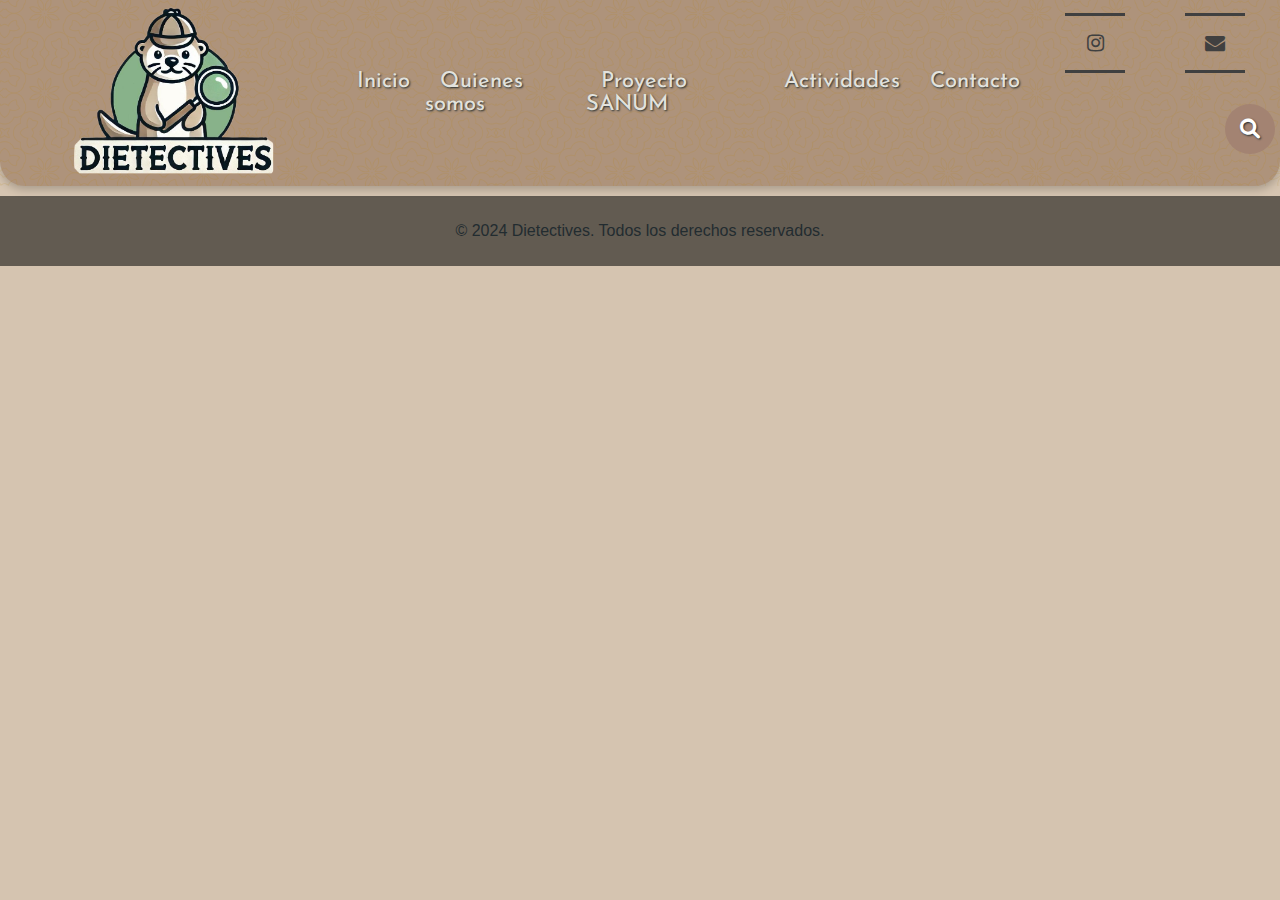
==== actividades.html @ 14d40d0f "actividades page" ====
<!DOCTYPE html>
<html lang="es">
<head>
    <meta charset="UTF-8">
    <meta name="viewport" content="width=device-width, initial-scale=1.0">
    <link rel="stylesheet" href="https://cdnjs.cloudflare.com/ajax/libs/font-awesome/6.0.0-beta3/css/all.min.css" />
    <link rel="stylesheet" href="https://cdnjs.cloudflare.com/ajax/libs/font-awesome/4.7.0/css/font-awesome.min.css">
    <title>Actividades - Dietectives</title>
    <link rel="stylesheet" href="./css/css.css"> 

</head>
<body>
    <header>
        <nav>

            <div class="logo-container">
                <a href="index.html"><img src="./img/logo.png" alt="Logo Dietectives" ></a>
            </div>

            <ul class="menu">
                <li><a href="index.html">Inicio</a></li>
                <li><a href="quienesosmos.html">Quienes somos</a></li>
                <li><a href="proyectosanum.html">Proyecto SANUM</a></li>
                <li><a href="#">Actividades</a></li>
                <li><a href="#contacto">Contacto</a></li>
            </ul>
        <div class= "search-social">
            
            <div class="social-buttons">
                <ul>
                    <li>
                        <a class="instagram" href="#">
                            <span></span>
                            <span></span>
                            <span></span>
                            <span></span>
                        <i class="fa fa-instagram" aria-hidden="true"></i>
                        </a>
                    </li>
                    <li>
                        <a class="envelope" href="#">
                            <span></span>
                            <span></span>
                            <span></span>
                            <span></span>
                        <i class="fa fa-envelope" aria-hidden="true"></i>
                        </a>
                    </li>
                    </ul>
            </div>
            <div class="search-box">
                <button class="btn-search"><i class="fas fa-search"></i></button>
                <input type="text" class="input-search" placeholder="Buscar">
            </div>
        </div>

        </nav>

    </header>
    
    <main>
        
    </main>

    <footer>
        <p>&copy; 2024 Dietectives. Todos los derechos reservados.</p>
    </footer>
</body>
</html>
---- css/css.css ----
@import url('https://fonts.googleapis.com/css2?family=Josefin+Sans:ital,wght@0,100..700;1,100..700&display=swap');

body {
    margin: 0;
    padding: 0;
    background-color: #d5c4b0;
}

/* estilo cabecera */
header {
    display: flex;
    justify-content: center;
    padding: 5px;
    box-shadow: 0 4px 8px rgba(0, 0, 0, 0.2);
    position: relative;
    background-color: #ae937b;
    top: 0;
    transition: background-color 0.3s ease;
    border-radius: 0 0 25px 25px;
    
}
header::before {
    content: "";
    position: absolute;
    top: 0;
    left: 0;
    right: 0;
    bottom: 0;
    background-image: url("../img/pattern2.png");
    background-repeat: repeat;
    background-size: contain;
    opacity: 0.15;
    z-index: 0;
}


nav {
    display:flex;
    justify-content: space-between;
    align-items: center;
    width: 100%;
    position: relative;
    z-index: 1;
    padding: 0; /* Restablece el padding */
    margin: 0; /* Restablece el margen */
}

/* Los puntos del menu*/
.menu {
    flex: 2;
    display:flex;
    justify-content: flex-start;
    list-style: none;
    padding: 0;
    margin: 0;
}

.menu li {
    margin: 0; /* Asegúrate de que no haya margen adicional */
    padding: 0;
}

.menu li a {
    font-family: 'Josefin Sans', sans-serif;
    font-weight: 450; /* Ajusta el peso según lo necesites */
    color: #e2e2dd; /* Cambia el color según tu diseño */
    font-size: 22px;
    text-decoration: none;
    text-shadow: 1px 1px 2px #222c30;
    padding: 40px 15px; /* Añadir padding para hacer que el área del enlace sea más grande */
    border-radius: 5px; /* Opcional: redondear los bordes de los elementos del menú */
    transition: transform 0.3s ease, background-color 0.3s ease;  /* Transición suave */
}

.menu li a:hover {
    background-color: #8bb28d; /* Cambia el color de fondo al pasar el ratón */
    color: #222c30; /* Cambia el color del texto al pasar el ratón */
    text-shadow: 1px 1px 2px #e2e2dd;
    transform: scale(5.1);

}
nav li {
    list-style: none;
    padding: 0;
}


/* el logo */

.logo-container {
    text-align: center; /* O usar display: flex y justify-content: center */
}

.logo-container img {
    max-width: 60%;
    height: auto;
    transition: transform 0.6s ease;
}

.logo-container img:hover {
    transform: scale(1.1);
}

.search-social {
    display: flex;
    flex-direction: column;
    align-items: flex-end;
    height: 100%;
}
/* Redes Sociales*/
.social-buttons {
    display: flex;
    justify-content: center; /* Centrar los botones */
    margin-top: 8px; /* Espacio entre el buscador y los botones de redes sociales */
    margin-bottom: 5px;
}

.social-buttons ul {
    margin: 0; /* Eliminar margen para centrar correctamente */
    padding: 0; /* Eliminar padding */
    display: flex; /* Usar flexbox para alinear los elementos horizontalmente */
}

.social-buttons ul li {
    list-style: none; /* Eliminar el estilo de lista */
}

.social-buttons ul li a {
    display: block;
    position: relative;
    width: 60px; /* Puedes ajustar el tamaño según lo necesites */
    height: 60px; /* Puedes ajustar el tamaño según lo necesites */
    line-height: 60px; /* Centra el icono verticalmente */
    font-size: 20px; /* Tamaño del icono */
    text-align: center;
    text-decoration: none;
    color: #404040; /* Color del icono */
    margin: 0 30px; /* Espacio entre botones */
    transition: .5s;
}

.social-buttons ul li a span {
    position: absolute;
    transition: transform .5s;
}

.social-buttons ul li a span:nth-child(1),
.social-buttons ul li a span:nth-child(3) {
    width: 100%;
    height: 3px;
    background: #404040; /* Color de las líneas */
}

.social-buttons ul li a span:nth-child(1) {
    top: 0;
    left: 0;
    transform-origin: right;
}

.social-buttons ul li a:hover span:nth-child(1) {
    transform: scaleX(0);
    transform-origin: left;
    transition: transform .5s;
}

.social-buttons ul li a span:nth-child(3) {
    bottom: 0;
    left: 0;
    transform-origin: left;
}

.social-buttons ul li a:hover span:nth-child(3) {
    transform: scaleX(0);
    transform-origin: right;
    transition: transform .5s;
}

.social-buttons ul li a span:nth-child(2),
.social-buttons ul li a span:nth-child(4) {
    width: 3px;
    height: 100%;
    background: #404040; /* Color de las líneas verticales */
}

.social-buttons ul li a span:nth-child(2) {
    top: 0;
    left: 0;
    transform: scale(0);
    transform-origin: bottom;
}

.social-buttons ul li a:hover span:nth-child(2) {
    transform: scale(1);
    transform-origin: top;
    transition: transform .5s;
}

.social-buttons ul li a span:nth-child(4) {
    top: 0;
    right: 0;
    transform: scale(0);
    transform-origin: top;
}

.social-buttons ul li a:hover span:nth-child(4) {
    transform: scale(1);
    transform-origin: bottom;
    transition: transform .5s;
}

.instagram:hover {
    color: #c32aa3; /* Color de la red social */
}

.instagram:hover span { 
    background: #c32aa3; /* Color de fondo en hover */
}

.envelope:hover {
    color: #dd4b39; /* Color de la red social */
}

.envelope:hover span { 
    background: #dd4b39; /* Color de fondo en hover */
}
/* Fin Redes Sociales*/


/* Boton de busqueda*/
*{
    box-sizing: border-box;
  }


.search-box{
    flex: 1;
    display:flex;
    align-items: center;
    justify-content: flex-end;
    width: fit-content;
    height: fit-content;
    position: relative;
  }

  .input-search{
    height: 50px;
    width: 50px;
    border-style: none;
    padding: 10px;
    font-size: 18px;
    letter-spacing: 2px;
    outline: none;
    border-radius: 25px;
    transition: all .5s ease-in-out;
    background-color: #a38372; 
    padding-right: 40px;
    color:#fff;
  }
  .input-search::placeholder{
    color:rgba(255,255,255,.5);
    font-size: 18px;
    letter-spacing: 2px;
    font-weight: 100;
  }
  .btn-search{
    width: 50px;
    height: 50px;
    border-style: none;
    font-size: 20px;
    font-weight: bold;
    outline: none;
    cursor: pointer;
    border-radius: 50%;
    position: absolute;
    right: 0px;
    color:#ffffff ;
    text-shadow: 1px 1px 2px #222c30;
    background-color:transparent;
    pointer-events: painted;  
  }

  .btn-search:hover {
    background-color: #8bb28d; /* Cambia el color de fondo al pasar el ratón */
}
  .btn-search:focus ~ .input-search{
    width: 300px;
    border-radius: 0px;
    background-color: transparent;
    border-bottom:1px solid rgba(255,255,255,.5);
    transition: all 500ms cubic-bezier(0, 0.110, 0.35, 2);
  }
  .input-search:focus{
    width: 300px;
    border-radius: 0px;
    background-color: transparent;
    border-bottom:1px solid rgba(255,255,255,.5);
    transition: all 500ms cubic-bezier(0, 0.110, 0.35, 2);
  }

  /* Fin de boton de busqueda*/


@media (max-width: 768px) {
    nav ul {
        flex-direction: column; /* Cambia el diseño a vertical en móviles */
        align-items: center;
    }

    nav ul li {
        margin-bottom: 10px; /* Espaciado vertical en móvil */
    }
}



h1{
    color: #222c30;
    font-family: 'Segoe UI', Tahoma, Geneva, Verdana, sans-serif;
}
p{
    color: #222c30;
    font-family:'Franklin Gothic Medium', 'Arial Narrow', Arial, sans-serif
}
h2{
    color: #222c30;
    font-family: 'Segoe UI', Tahoma, Geneva, Verdana, sans-serif
}
main {
    padding: 5px;
    text-align: center;
    background-color: #d6c5b1
}

section {
    margin-bottom: 20px;
}

.Bienvenidos {
    background-color: #f3f3ea;
    padding: 0.5em 1em;
    text-align: center;
    margin-top: 1em; 
    border-radius: 10px;
    box-shadow: 0px 4px 10px rgba(0, 0, 0, 0.1); 
}

.Bienvenidos h2 {
    color: #222c30; 
    font-size: 2.5em;
    margin-bottom: 0.5em;
    text-decoration:underline dotted;
}

.Bienvenidos p {
    font-size: 1.2em;
    color: #222c30;
    font-family:'Franklin Gothic Medium', 'Arial Narrow', Arial, sans-serif;
    max-width: 1200px;
    margin: 0 auto;
    line-height: 1.6;
    text-align: justify;
    margin-top: 3em;
}

.Bienvenidos button {
    background-color: #8bb28d; 
    color: #f3f3ea;
    padding: 0.8em 1.5em;
    font-size: 1.1em;
    border: none;
    border-radius: 5px;
    margin-top: 3em;
    cursor: pointer;
    transition: background-color 0.3s;
    margin-bottom: 5em;
}

.Bienvenidos button:hover {
    background-color: #805a4f; 
}

@media (max-width: 768px) {
    .Bienvenidos h2 {
        font-size: 2em;
    }

    .Bienvenidos p {
        font-size: 1.1em;
    }

    .Bienvenidos button {
        font-size: 1em;
        padding: 0.7em 1.2em;
    }
}

.Proyecto {
    background-color: #f3f3ea; 
    padding: 0.5em 1em;
    text-align: center;
    margin-top: 2em; 
    border-radius: 10px;
    box-shadow: 0px 4px 10px rgba(0, 0, 0, 0.1); 
    display: flex;
    justify-content: space-between;
    align-items: center;
}
.proyecto-texto{
    flex: 1;
    padding-right: 2em;
}

.proyecto-imagen{
    flex: 1;
    text-align: center;
    margin-top: 5em;
    margin-bottom: 5em;
}
.proyecto-imagen img{
    width: 30%;
    border-radius: 10px;
    box-shadow: 8px 4px 10px rgba(0, 0, 0, 0.1);
}

.Proyecto h2 {
    color: #222c30; 
    font-size: 2.5em;
    margin-bottom: 1em;
    margin-top: 2em;
}

.Proyecto p {
    font-size: 1.2em;
    color: #222c30;
    max-width: 800px;
    margin: 0 auto;
    line-height: 1.6;
    margin-bottom: 3em;
    text-align: left;
}

.Proyecto button {
    background-color: #8bb28d;
    color: #f3f3ea;
    padding: 0.8em 1.5em;
    font-size: 1.1em;
    border: none;
    border-radius: 5px;
    margin-top: 1.5em;
    cursor: pointer;
    transition: background-color 0.3s;
}

.Proyecto button:hover {
    background-color: #805a4f; 
}

@media (max-width: 768px) {
    .Proyecto{
        flex-direction: column;
        text-align: center;
    }
    .proyecto-texto{
        padding-right: 0;
    }
    .proyecto-imagen{
        margin-top: 1.5em;
    }
    .Proyecto h2 {
        font-size: 2em;
    }

    .Proyecto p {
        font-size: 1.1em;
    }

    .Proyecto button {
        font-size: 1em;
        padding: 0.7em 1.2em;
    }
}

.actividades{
    background-color: #f3f3ea;
    padding: 0.5em 1em;
    text-align: center;
    margin-top: 2em; 
    border-radius: 10px;
    box-shadow: 0px 4px 10px rgba(0, 0, 0, 0.1); 
    display: flex;
    justify-content: space-between;
    align-items: center;
}
.actividades-texto{
    flex: 1;
    padding-right: 2em;
}

.actividades-imagen{
    flex: 1;
    text-align: center;
    margin-top: 5em;
    margin-bottom: 5em;
}
.actividades-imagen img{
    width: 50%;
    border-radius: 10px;
    box-shadow: 8px 4px 10px rgba(0, 0, 0, 0.1);
}

.actividades h2 {
    color: #222c30; 
    font-size: 2.5em;
    margin-bottom: 1em;
    margin-top: 2em;
}

.actividades p {
    font-size: 1.2em;
    color: #222c30;
    max-width: 800px;
    margin: 0 auto;
    line-height: 1.6;
    margin-bottom: 3em;
    text-align: left;
}

.actividades button {
    background-color: #8bb28d;
    color: #f3f3ea;
    padding: 0.8em 1.5em;
    font-size: 1.1em;
    border: none;
    border-radius: 5px;
    margin-top: 1.5em;
    cursor: pointer;
    transition: background-color 0.3s;
}

.actividades button:hover {
    background-color: #805a4f; 
}

@media (max-width: 768px) {
    .actividades{
        flex-direction: column;
        text-align: center;
    }
    .actividades-texto{
        padding-right: 0;
    }
    .actividades-imagen{
        margin-top: 1.5em;
    }
    .actividades h2 {
        font-size: 2em;
    }

    .actividades p {
        font-size: 1.1em;
    }

    .actividades button {
        font-size: 1em;
        padding: 0.7em 1.2em;
    }
}

.Bienvenidos label {
    font-size: 1.2em;
    color: #222c30;
    font-family:'Franklin Gothic Medium', 'Arial Narrow', Arial, sans-serif;
    max-width: 1200px;
    margin: 0 auto;
    line-height: 1.6;
    text-align: left;
    margin-top: 3em;
}

footer {
    background-color: #625b51;
    color: #fff;
    text-align: center;
    padding: 10px 0;
}
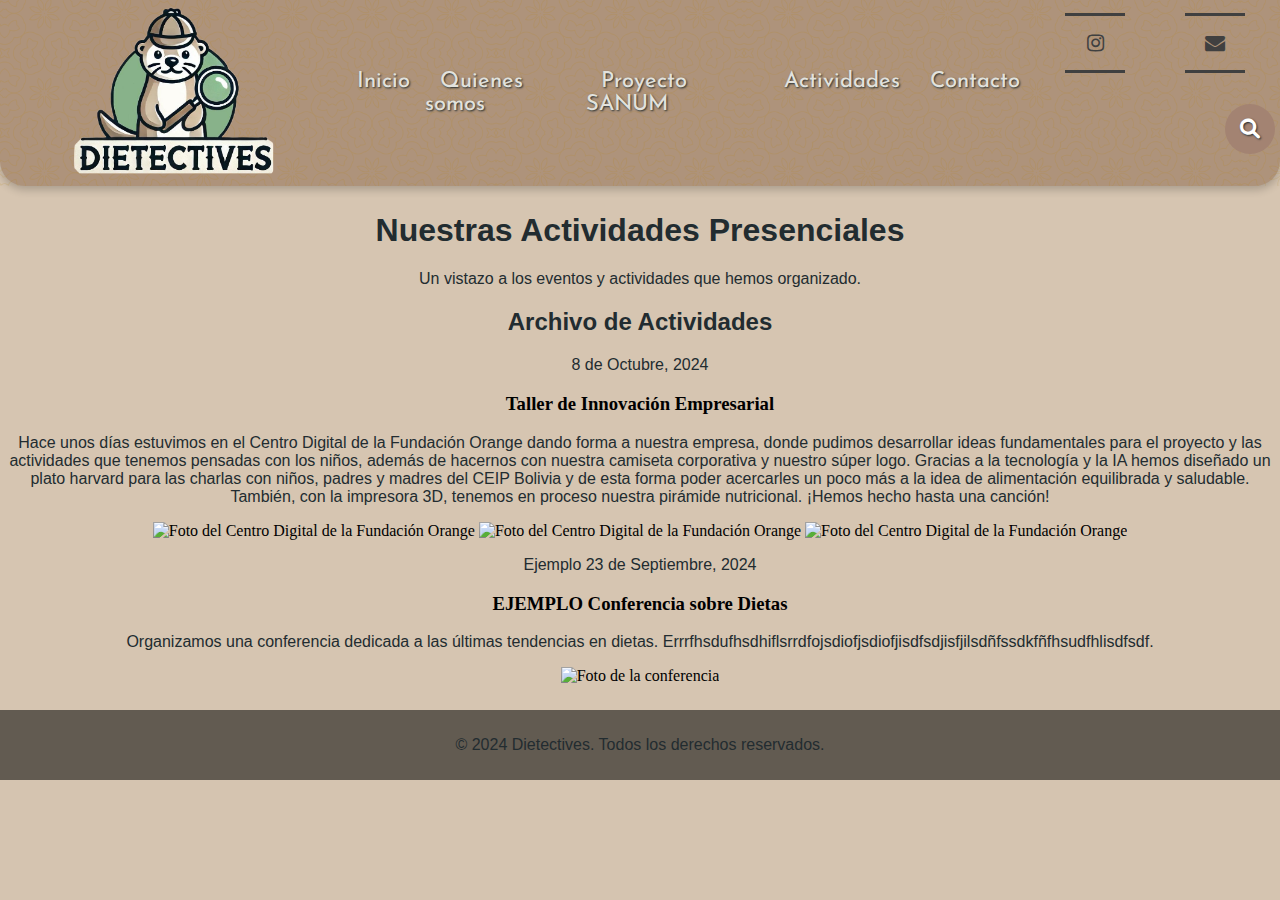
==== commit 86c7b046: "actividades.html" ====
--- a/actividades.html
+++ b/actividades.html
@@ -22,7 +22,7 @@
                 <li><a href="quienesosmos.html">Quienes somos</a></li>
                 <li><a href="proyectosanum.html">Proyecto SANUM</a></li>
                 <li><a href="#">Actividades</a></li>
-                <li><a href="#contacto">Contacto</a></li>
+                <li><a href="contacto.html">Contacto</a></li>
             </ul>
         <div class= "search-social">
             
@@ -59,11 +59,49 @@
     </header>
     
     <main>
-        
+        <section class="hero-activity">
+            <h1>Nuestras Actividades Presenciales</h1>
+            <p>Un vistazo a los eventos y actividades que hemos organizado.</p>
+        </section>
+    
+        <section class="activities-history">
+            <h2>Archivo de Actividades</h2>
+    
+            <div class="activity">
+                <div class="activity-date">
+                    <p>8 de Octubre, 2024</p>
+                </div>
+                <div class="activity-content">
+                    <h3>Taller de Innovación Empresarial</h3>
+                    <p>Hace unos días estuvimos en el Centro Digital de la Fundación Orange dando forma a nuestra empresa, donde pudimos desarrollar ideas fundamentales para el proyecto y las actividades que tenemos pensadas con los niños, además de hacernos con nuestra camiseta corporativa y nuestro súper logo.
+                        Gracias a la tecnología y la IA hemos diseñado un plato harvard para las charlas con niños, padres y madres del CEIP Bolivia y de esta forma poder acercarles un poco más a la idea de alimentación equilibrada y saludable.
+                        También, con la impresora 3D, tenemos en proceso nuestra pirámide nutricional.
+                        ¡Hemos hecho hasta una canción!
+                        </p>
+                    <img src="img/Actividad centro orange 1.jpg" alt="Foto del Centro Digital de la Fundación Orange">
+                    <img src="img/Actividad centro orange 3.jpg" alt="Foto del Centro Digital de la Fundación Orange">
+                    <img src="img/Actividad centro orange.jpg" alt="Foto del Centro Digital de la Fundación Orange">
+                </div>
+            </div>
+    
+            <div class="activity">
+                <div class="activity-date">
+                    <p>Ejemplo 23 de Septiembre, 2024</p>
+                </div>
+                <div class="activity-content">
+                    <h3>EJEMPLO Conferencia sobre Dietas</h3>
+                    <p>Organizamos una conferencia dedicada a las últimas tendencias en dietas. Errrfhsdufhsdhiflsrrdfojsdiofjsdiofjisdfsdjisfjilsdñfssdkfñfhsudfhlisdfsdf.</p>
+                    <img src="evento2.jpg" alt="Foto de la conferencia ">
+                </div>
+            </div>
+    
+            
+
+        </section>    
     </main>
 
     <footer>
         <p>&copy; 2024 Dietectives. Todos los derechos reservados.</p>
     </footer>
 </body>
-</html>+</html>
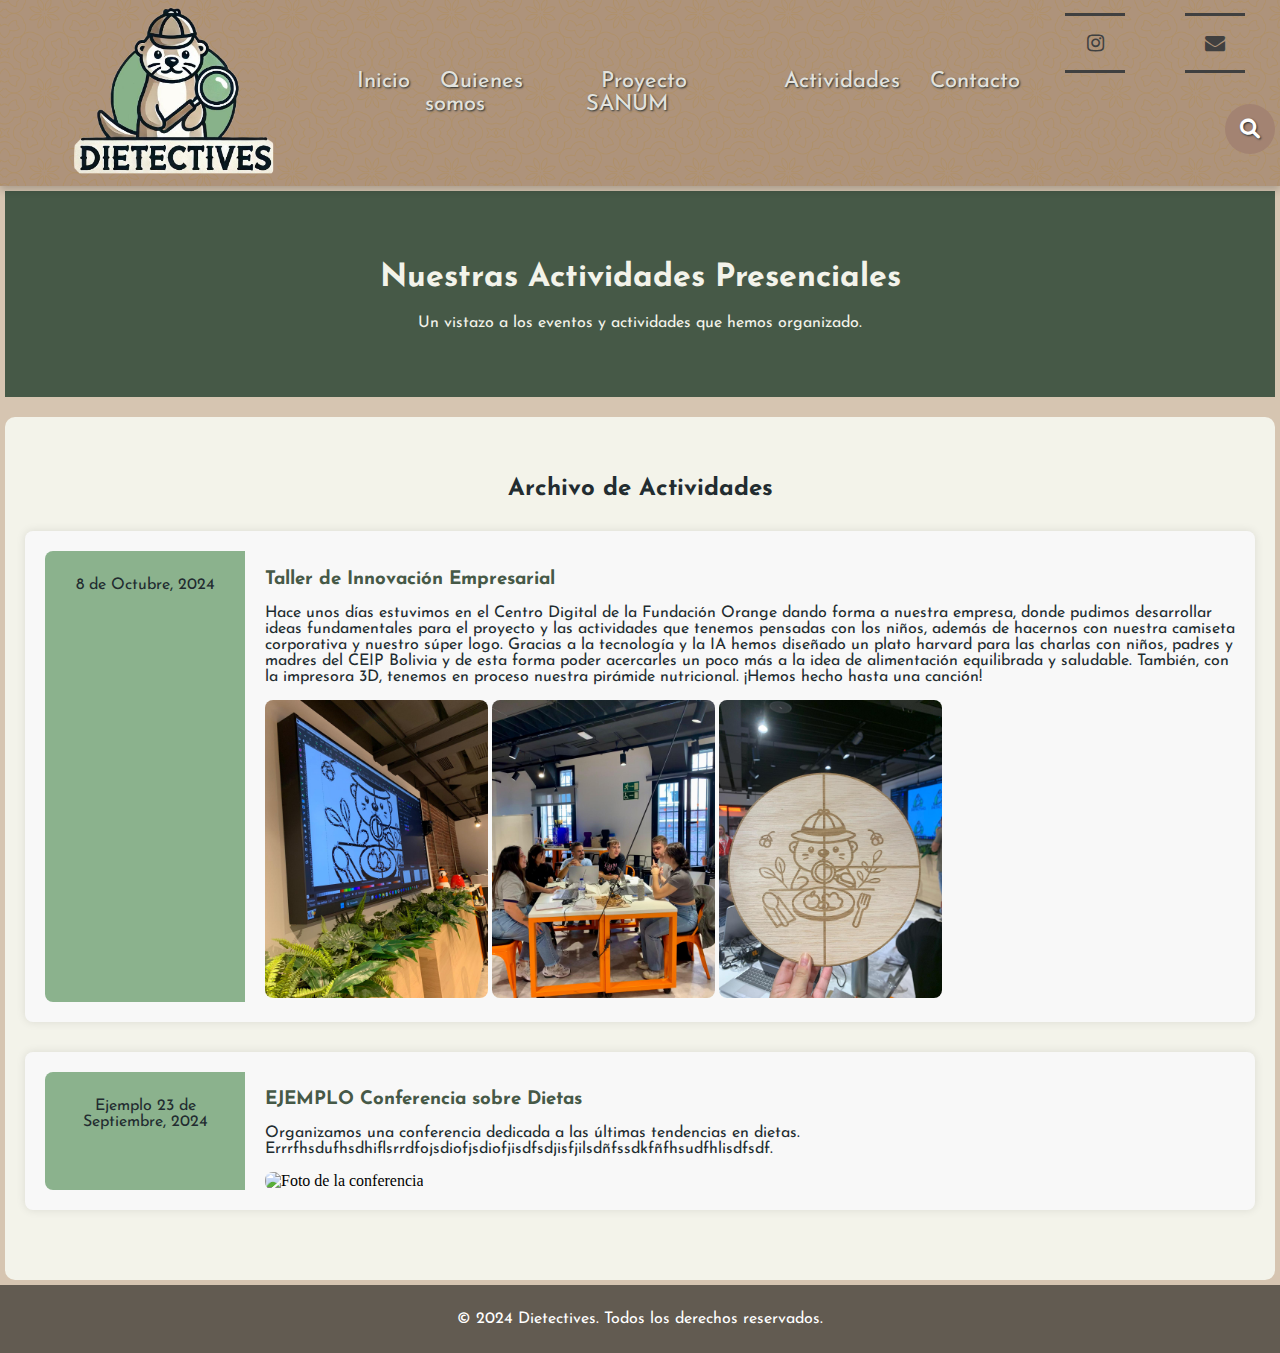
==== commit 45538ceb: "nuevos estilos quienes somos" ====
--- a/actividades.html
+++ b/actividades.html
@@ -29,7 +29,7 @@
             <div class="social-buttons">
                 <ul>
                     <li>
-                        <a class="instagram" href="#">
+                        <a class="instagram" href="https://www.instagram.com/proyectosanum/" target="_blank">
                             <span></span>
                             <span></span>
                             <span></span>
--- a/css/css.css
+++ b/css/css.css
@@ -16,7 +16,6 @@
     background-color: #ae937b;
     top: 0;
     transition: background-color 0.3s ease;
-    border-radius: 0 0 25px 25px;
     
 }
 header::before {
@@ -300,30 +299,23 @@
   /* Fin de boton de busqueda*/
 
 
-@media (max-width: 768px) {
-    nav ul {
-        flex-direction: column; /* Cambia el diseño a vertical en móviles */
-        align-items: center;
-    }
-
-    nav ul li {
-        margin-bottom: 10px; /* Espaciado vertical en móvil */
-    }
-}
-
-
-
 h1{
     color: #222c30;
-    font-family: 'Segoe UI', Tahoma, Geneva, Verdana, sans-serif;
+    font-family: 'Josefin Sans', sans-serif;
+}
+h2 {
+    font-family: 'Josefin Sans', sans-serif;
+}
+h3 {
+    font-family: 'Josefin Sans', sans-serif;
 }
 p{
     color: #222c30;
-    font-family:'Franklin Gothic Medium', 'Arial Narrow', Arial, sans-serif
+    font-family:'Josefin Sans', sans-serif;
 }
 h2{
     color: #222c30;
-    font-family: 'Segoe UI', Tahoma, Geneva, Verdana, sans-serif
+    font-family: 'Josefin Sans', sans-serif;
 }
 main {
     padding: 5px;
@@ -335,247 +327,402 @@
     margin-bottom: 20px;
 }
 
-.Bienvenidos {
+/*index*/
+
+.seccion1 {
+    background-color:#8bb28d ;
+    color: #f3f3ea;
+    text-align: center;
+    padding: 20px 10px;
+    border-radius: 10px;
+}
+.seccion1 .index1 img{
+    width: 500px;
+    height: 300px;
+}
+
+
+/* quienessomos*/
+
+
+.hero-about-us {
+    background-color:#8bb28d ;
+    color: #f3f3ea;
+    text-align: center;
+    padding: 20px 10px;
+    border-radius: 10px;
+}
+.hero-about-us p,h1{
+    color: #f3f3ea;
+}
+.hero-about-us h1{
+    font-size: 30px;
+}
+
+.hero-about-us p{
+    font-size: 18px;
+}
+
+.about-us {
+    padding: 20px 20px;
+    text-align: center;
     background-color: #f3f3ea;
-    padding: 0.5em 1em;
-    text-align: center;
-    margin-top: 1em; 
     border-radius: 10px;
-    box-shadow: 0px 4px 10px rgba(0, 0, 0, 0.1); 
-}
-
-.Bienvenidos h2 {
-    color: #222c30; 
-    font-size: 2.5em;
-    margin-bottom: 0.5em;
-    text-decoration:underline dotted;
-}
-
-.Bienvenidos p {
-    font-size: 1.2em;
-    color: #222c30;
-    font-family:'Franklin Gothic Medium', 'Arial Narrow', Arial, sans-serif;
-    max-width: 1200px;
+}
+
+.about-us h2 {
+    font-size: 30px;
+}
+.about-us p {
+    font-size: 18px;
+    max-width: 1000px;
     margin: 0 auto;
     line-height: 1.6;
+    margin-bottom: 1em;
+    text-align: center;
+}
+
+.team {
+    background-color: #abd6ad;
+    color: #f3f3ea;
+    text-align: center;
+    padding: 10px 0px; /* Reduce el padding superior e inferior */
+    border-radius: 10px;
+
+}
+
+.team h3 {
+    font-size: 20px;
+    color: #494949;
+    padding-bottom: 0px;
+}
+.slider{
+    
+    width: 100%;
+    height: 500px;
+    overflow: hidden;
+    mask-image: linear-gradient(
+        to right,
+        transparent,
+        #000 10% 90%,
+        transparent
+    );
+    padding: 0;
+}
+.slider .list{
+    display: flex;
+    width: calc(300px * 6);
+    position: relative;
+}
+.slider .list .item{
+    width: 300px;
+    height: 500px;
+    position: absolute;
+    left: 100%;
+    animation: autoRun 25s linear infinite;
+    transition: filter 0.5s;
+    animation-delay: calc( (25s / var(--quantity)) * (var(--position) - 1) - 25s)!important;
+    
+    margin: 0; /* Asegúrate de que no haya márgenes */
+    padding: 0; /* Asegúrate de que no haya padding */
+    display: flex; /* Usar flex para centrar el contenido */
+    flex-direction: column; /* Alinear los elementos verticalmente */
+    justify-content: center; /* Centrar el contenido verticalmente */
+    align-items: center; /* Centrar el contenido horizontalmente */
+    
+}
+.slider .list .item img{
+    width: 100%;
+    border-radius: 10px;
+    height: auto; /* Asegúrate de que las imágenes se ajusten sin causar espacio extra */
+    display: block; /* Esto elimina el espacio en la parte inferior de las imágenes */
+}
+
+/* Oculta la leyenda de forma predeterminada */
+.slider .list .item .caption {
+    display: none;
+    position: relative;
+    font-family:'Josefin Sans', sans-serif;
+    width: 100%;
+    bottom: 0;
+    left: 0;
+    width: 100%;
+    background-color: rgba(0, 0, 0, 0.7); /* Fondo semitransparente */
+    color: #fff;
+    padding: 5px;
+    text-align: center;
+    font-size: 0.9em;
+}
+
+/* Muestra la leyenda al pasar el ratón sobre el `.item` */
+.slider .list .item:hover .caption {
+    display: block;
+}
+@keyframes autoRun{
+    from{
+        left: 100%;
+    }to{
+        left: calc(var(--width) * -1);
+    }
+}
+.slider:hover .item{
+    animation-play-state: paused!important;
+    filter: grayscale(1);
+}
+.slider .item:hover{
+    filter: grayscale(0);
+}
+.slider[reverse="true"] .item{
+    animation: reversePlay 10s linear infinite;
+}
+@keyframes reversePlay{
+    from{
+        left: calc(var(--width) * -1);
+    }to{
+        left: 100%;
+    }
+}
+
+/*actividades*/
+.hero-activity {
+    background-color:#465947 ;
+    color: white;
+    text-align: center;
+    padding: 50px 20px;
+    
+}
+.hero-activity p, h1{
+    color: #f3f3ea;
+}
+.activities-history {
+    padding: 40px 20px;
+    background-color: #f3f3ea;
+    max-width: 1800px;
+    margin: 0 auto;
+    border-radius: 10px;
+}
+
+.activities-history h2 {
+    text-align: center;
+    margin-bottom: 30px;
+}
+
+.activity {
+    display: flex;
+    margin-bottom: 30px;
+    background-color: #f8f8f8;
+    padding: 20px;
+    border-radius: 8px;
+    box-shadow: 0 0 10px rgba(0, 0, 0, 0.1);
+}
+
+.activity-date {
+    flex: 1;
+    max-width: 200px;
+    text-align: center;
+    background-color: #8bb28d;
+    color: white;
+    padding: 10px;
+    border-radius: 8px 0 0 8px;
+}
+
+.activity-content {
+    flex: 3;
+    padding-left: 20px;
+    text-align: left;
+}
+
+.activity-content h3 {
+    color: #465947;
+    margin-bottom: 10px;
+}
+
+.activity-content p {
+    margin-bottom: 15px;
+}
+
+.activity img {
+    max-width: 23%;
+    height: auto;
+    border-radius: 8px;
+}
+/*contacto*/
+.hero-contact {
+    background-color:#465947 ;
+    color: white;
+    text-align: center;
+    padding: 50px 20px;
+}
+.hero-contact p, h1{
+    color: #f3f3ea;
+}
+
+.contact-details {
+    padding: 40px 20px;
+    background-color: #f3f3ea;
+    max-width: 100%;
+    margin: 0;
+    text-align: center;
+    border-radius: 10px;
+}
+
+.contact-details h2 {
+    margin-bottom: 20px;
+}
+
+.contact-info {
+    display: flex;
+    justify-content: space-around;
+    flex-wrap: wrap;
+    font-weight: bold
+}
+
+.contact-info div {
+    margin: 20px;
+    padding: 10px;
+}
+
+.contact-info h3 {
+    color: #3498DB;
+  
+}
+
+.contact-form {
+    background-color: #f3f3ea;
+    padding: 40px 20px;
+    max-width: 80%;
+    margin: 10px auto;
+    border-radius: 8px;
+    box-shadow: 0 0 10px rgba(0, 0, 0, 0.1);
+}
+
+.contact-form h2 {
+    text-align: center;
+    margin-bottom: 20px;
+}
+
+.contact-form form {
+    display: flex;
+    flex-direction: column;
+    align-items: center;
+}
+
+.contact-form label {
+    margin-bottom: 10px;
+    font-weight: bold;
+}
+
+.contact-form input, .contact-form textarea {
+    margin-bottom: 20px;
+    padding: 10px;
+    border: 1px solid #ccc;
+    border-radius: 4px;
+    font-size: 16px;
+    width: 500px;
+}
+
+.contact-form button {
+    padding: 10px 20px;
+    background-color: #3498DB;
+    color: white;
+    border: none;
+    border-radius: 4px;
+    cursor: pointer;
+    font-size: 18px;
+    transition: background-color 0.3s ease;
+}
+
+.contact-form button:hover {
+    background-color: #2980B9;
+}
+
+/*proyecto sanum*/
+.hero-project {
+    background-color:#465947 ;
+    color: #f3f3ea;
+    text-align: center;
+    padding: 50px 20px;
+}
+.hero-project p,h1{
+    color: #f3f3ea;
+}
+
+
+.project-intro {
+    padding: 40px 20px;
     text-align: justify;
-    margin-top: 3em;
-}
-
-.Bienvenidos button {
-    background-color: #8bb28d; 
-    color: #f3f3ea;
-    padding: 0.8em 1.5em;
-    font-size: 1.1em;
-    border: none;
-    border-radius: 5px;
-    margin-top: 3em;
-    cursor: pointer;
-    transition: background-color 0.3s;
-    margin-bottom: 5em;
-}
-
-.Bienvenidos button:hover {
-    background-color: #805a4f; 
-}
-
-@media (max-width: 768px) {
-    .Bienvenidos h2 {
-        font-size: 2em;
-    }
-
-    .Bienvenidos p {
-        font-size: 1.1em;
-    }
-
-    .Bienvenidos button {
-        font-size: 1em;
-        padding: 0.7em 1.2em;
-    }
-}
-
-.Proyecto {
-    background-color: #f3f3ea; 
-    padding: 0.5em 1em;
-    text-align: center;
-    margin-top: 2em; 
-    border-radius: 10px;
-    box-shadow: 0px 4px 10px rgba(0, 0, 0, 0.1); 
-    display: flex;
-    justify-content: space-between;
-    align-items: center;
-}
-.proyecto-texto{
-    flex: 1;
-    padding-right: 2em;
-}
-
-.proyecto-imagen{
-    flex: 1;
-    text-align: center;
-    margin-top: 5em;
-    margin-bottom: 5em;
-}
-.proyecto-imagen img{
+    background-color: #fff;
+    max-width:  100%;
+    margin: 0 auto;
+
+}
+
+.project-goals {
+    padding: 40px 20px;
+    background-color: #f8f8f8;
+    max-width: 100%;
+    margin: 0 auto;
+    text-align: center;
+}
+
+.project-goals ul {
+    list-style: none;
+}
+
+.project-goals li {
+    margin-bottom: 15px;
+    font-size: 18px;
+}
+
+.project-stages {
+    padding: 40px 20px;
+    background-color: #fff;
+    max-width: 100%;
+    margin: 0 auto;
+    text-align: center;
+}
+
+.stages {
+    display: flex;
+    justify-content: space-around;
+    flex-wrap: wrap;
+}
+
+.stage {
+    background-color: #f4f4f4;
+    padding: 20px;
     width: 30%;
-    border-radius: 10px;
-    box-shadow: 8px 4px 10px rgba(0, 0, 0, 0.1);
-}
-
-.Proyecto h2 {
-    color: #222c30; 
-    font-size: 2.5em;
-    margin-bottom: 1em;
-    margin-top: 2em;
-}
-
-.Proyecto p {
-    font-size: 1.2em;
-    color: #222c30;
-    max-width: 800px;
-    margin: 0 auto;
-    line-height: 1.6;
-    margin-bottom: 3em;
-    text-align: left;
-}
-
-.Proyecto button {
-    background-color: #8bb28d;
-    color: #f3f3ea;
-    padding: 0.8em 1.5em;
-    font-size: 1.1em;
-    border: none;
-    border-radius: 5px;
-    margin-top: 1.5em;
-    cursor: pointer;
-    transition: background-color 0.3s;
-}
-
-.Proyecto button:hover {
-    background-color: #805a4f; 
-}
-
-@media (max-width: 768px) {
-    .Proyecto{
-        flex-direction: column;
-        text-align: center;
-    }
-    .proyecto-texto{
-        padding-right: 0;
-    }
-    .proyecto-imagen{
-        margin-top: 1.5em;
-    }
-    .Proyecto h2 {
-        font-size: 2em;
-    }
-
-    .Proyecto p {
-        font-size: 1.1em;
-    }
-
-    .Proyecto button {
-        font-size: 1em;
-        padding: 0.7em 1.2em;
-    }
-}
-
-.actividades{
-    background-color: #f3f3ea;
-    padding: 0.5em 1em;
-    text-align: center;
-    margin-top: 2em; 
-    border-radius: 10px;
-    box-shadow: 0px 4px 10px rgba(0, 0, 0, 0.1); 
-    display: flex;
-    justify-content: space-between;
-    align-items: center;
-}
-.actividades-texto{
-    flex: 1;
-    padding-right: 2em;
-}
-
-.actividades-imagen{
-    flex: 1;
-    text-align: center;
-    margin-top: 5em;
-    margin-bottom: 5em;
-}
-.actividades-imagen img{
-    width: 50%;
-    border-radius: 10px;
-    box-shadow: 8px 4px 10px rgba(0, 0, 0, 0.1);
-}
-
-.actividades h2 {
-    color: #222c30; 
-    font-size: 2.5em;
-    margin-bottom: 1em;
-    margin-top: 2em;
-}
-
-.actividades p {
-    font-size: 1.2em;
-    color: #222c30;
-    max-width: 800px;
-    margin: 0 auto;
-    line-height: 1.6;
-    margin-bottom: 3em;
-    text-align: left;
-}
-
-.actividades button {
-    background-color: #8bb28d;
-    color: #f3f3ea;
-    padding: 0.8em 1.5em;
-    font-size: 1.1em;
-    border: none;
-    border-radius: 5px;
-    margin-top: 1.5em;
-    cursor: pointer;
-    transition: background-color 0.3s;
-}
-
-.actividades button:hover {
-    background-color: #805a4f; 
-}
-
-@media (max-width: 768px) {
-    .actividades{
-        flex-direction: column;
-        text-align: center;
-    }
-    .actividades-texto{
-        padding-right: 0;
-    }
-    .actividades-imagen{
-        margin-top: 1.5em;
-    }
-    .actividades h2 {
-        font-size: 2em;
-    }
-
-    .actividades p {
-        font-size: 1.1em;
-    }
-
-    .actividades button {
-        font-size: 1em;
-        padding: 0.7em 1.2em;
-    }
-}
-
-.Bienvenidos label {
-    font-size: 1.2em;
-    color: #222c30;
-    font-family:'Franklin Gothic Medium', 'Arial Narrow', Arial, sans-serif;
-    max-width: 1200px;
-    margin: 0 auto;
-    line-height: 1.6;
-    text-align: left;
-    margin-top: 3em;
-}
+    margin-bottom: 20px;
+    border-radius: 8px;
+    box-shadow: 0 0 10px rgba(0, 0, 0, 0.1);
+}
+
+.stage h3 {
+    color: #27AE60;
+    margin-bottom: 10px;
+}
+
+.project-gallery {
+    padding: 40px 20px;
+    background-color: #f8f8f8;
+    text-align: center;
+}
+
+.gallery {
+    display: flex;
+    justify-content: space-around;
+    flex-wrap: wrap;
+}
+
+.gallery img {
+    width: 35%;
+    margin-bottom: 20px;
+    border-radius: 8px;
+    margin-top: 30px;
+}
+
+
+/*footer*/
 
 footer {
     background-color: #625b51;
@@ -583,4 +730,6 @@
     text-align: center;
     padding: 10px 0;
 }
-
+footer p{
+    color: #fff;
+}
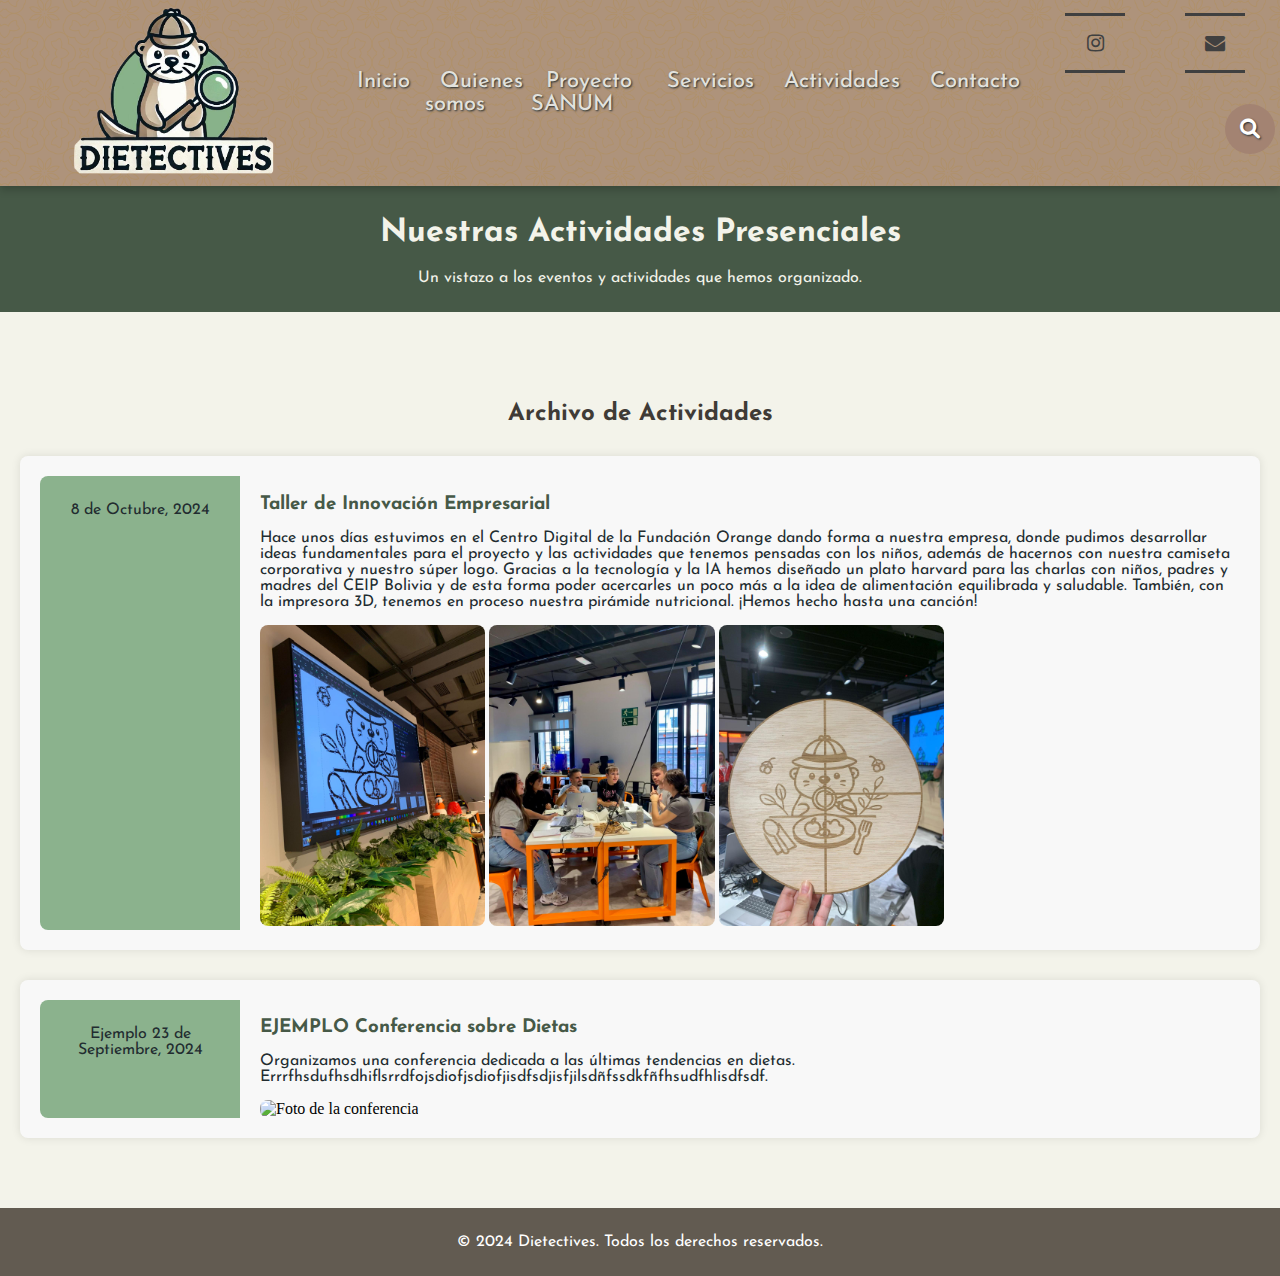
==== commit bf5fc021: "Update actividades.html" ====
--- a/actividades.html
+++ b/actividades.html
@@ -21,8 +21,10 @@
                 <li><a href="index.html">Inicio</a></li>
                 <li><a href="quienesosmos.html">Quienes somos</a></li>
                 <li><a href="proyectosanum.html">Proyecto SANUM</a></li>
+                <li><a href="servicios.html">Servicios</a></li>
                 <li><a href="#">Actividades</a></li>
                 <li><a href="contacto.html">Contacto</a></li>
+                
             </ul>
         <div class= "search-social">
             
--- a/css/css.css
+++ b/css/css.css
@@ -318,28 +318,158 @@
     font-family: 'Josefin Sans', sans-serif;
 }
 main {
-    padding: 5px;
     text-align: center;
     background-color: #d6c5b1
 }
 
 section {
-    margin-bottom: 20px;
+    margin-bottom: 0px;
 }
 
 /*index*/
 
-.seccion1 {
-    background-color:#8bb28d ;
-    color: #f3f3ea;
-    text-align: center;
-    padding: 20px 10px;
-    border-radius: 10px;
-}
-.seccion1 .index1 img{
-    width: 500px;
-    height: 300px;
-}
+@keyframes ColorEnMovimiento
+{
+0%   {color: #FFDDAC;}
+20%  {color: #71624D; }
+40%  {color: #FFDDAC; }
+60%  {color: #83C986; }
+80%  {color: #374738;}
+100% {color: #83C986;}
+}
+.portada {
+    font-family: 'Times New Roman', Times, serif ;
+    margin-bottom: 40px;
+    font-size: 60px;
+    font-weight: 600;
+    text-transform: uppercase;
+    animation:ColorEnMovimiento linear infinite 4s;
+    color: #E7F2D5;
+}
+#inicio {
+    display: flex;
+    justify-content: center;
+    align-items: center;
+
+}
+
+#inicio{
+    height: 550px;
+    background: url(../img/dieta2.png) no-repeat center;
+    background-size: cover;
+}
+
+.titulo {
+    font-family: 'Times New Roman', Times, serif ;
+    margin-bottom: 40px;
+    font-size: 60px;
+    font-weight: bold;
+    text-transform: uppercase;
+    color: #000000;
+}
+.titulo2 {
+    margin-bottom: 40px;
+    font-size: 30px;
+    font-weight: boled;
+    text-transform: uppercase;
+    color:#000000;
+}
+#blanco {
+    font-family: 'Times New Roman', Times, serif ;
+    margin-bottom: 40px;
+    font-size: 60px;
+    font-weight: bold;
+    text-transform: uppercase;
+    color: #ffffff;
+}
+
+#texto2 {
+    margin-bottom: 40px;
+    font-size: 18px;
+    color: #000000;
+    padding: 0 100px;
+    font-family: 'Franklin Gothic Medium', 'Arial Narrow', Arial, sans-serif;
+}
+#texto {
+    margin-bottom: 40px;
+    font-size: 25px;
+    color: #ffffff;
+    padding: 0 100px;
+    font-family:'Josefin Sans', 'sans-serif';
+
+}
+
+.boton {
+    display: inline-block;
+    margin-top: 15px;
+    padding: 10px 40px;
+    border: 2px solid #374738;
+    color: #000000;
+    text-decoration: none;
+    background: #C7D989;
+    border-radius: 20px;
+    font-family:'Josefin Sans', 'sans-serif';
+    color: #000000;
+}
+
+.boton:hover {
+    background: none;
+    filter: blur(0.8px);
+    
+}
+
+.contenido {
+    height: 500px;
+    display: flex;
+    flex-direction: column;
+    justify-content: center;
+    align-items: center;
+}
+
+.contenido {
+    padding: 30px;
+    background:  #E7F2D5;
+}
+
+.cajas {
+    display: flex;
+    text-align: center;
+}
+
+.cajas .box {
+    height: 180px;
+    width: 280px;
+    background: #5A7302;
+    text-align: center;
+    border-radius: 15px;
+    box-shadow: 0 5px 80px rgba(1, 1 , 1, 1.5);
+    margin: 30px;   
+}
+
+.cajas .box h3 {
+    font-size: 20px;
+    color: #83C986;
+
+}
+
+#información {
+    background: #C7D989;
+}
+
+#nosotros {
+    background: url(../img/dieta1.png) ;
+    background-attachment: fixed;
+    background-size: cover;
+    text-align: center;
+}
+
+
+#contacto {
+    padding-top: 20px;
+    background: #E7F2D5;
+    padding-bottom: 0;
+}
+
 
 
 /* quienessomos*/
@@ -368,6 +498,7 @@
     text-align: center;
     background-color: #f3f3ea;
     border-radius: 10px;
+    margin: 10px;
 }
 
 .about-us h2 {
@@ -388,6 +519,7 @@
     text-align: center;
     padding: 10px 0px; /* Reduce el padding superior e inferior */
     border-radius: 10px;
+    margin: 0;
 
 }
 
@@ -488,8 +620,9 @@
     background-color:#465947 ;
     color: white;
     text-align: center;
-    padding: 50px 20px;
-    
+    padding: 10px 20px;
+    margin-bottom: 0px;
+    font-size: 16px;
 }
 .hero-activity p, h1{
     color: #f3f3ea;
@@ -497,9 +630,9 @@
 .activities-history {
     padding: 40px 20px;
     background-color: #f3f3ea;
-    max-width: 1800px;
+    max-width: 1850px;
     margin: 0 auto;
-    border-radius: 10px;
+    margin-bottom: 0px;
 }
 
 .activities-history h2 {
@@ -514,6 +647,7 @@
     padding: 20px;
     border-radius: 8px;
     box-shadow: 0 0 10px rgba(0, 0, 0, 0.1);
+    
 }
 
 .activity-date {
@@ -551,10 +685,13 @@
     background-color:#465947 ;
     color: white;
     text-align: center;
-    padding: 50px 20px;
+    padding: 10px 20px;
+    margin: 0;
+    font-size: 16px;
 }
 .hero-contact p, h1{
     color: #f3f3ea;
+    
 }
 
 .contact-details {
@@ -563,7 +700,7 @@
     max-width: 100%;
     margin: 0;
     text-align: center;
-    border-radius: 10px;
+    font-size: 20px;
 }
 
 .contact-details h2 {
@@ -574,7 +711,7 @@
     display: flex;
     justify-content: space-around;
     flex-wrap: wrap;
-    font-weight: bold
+    font-weight: bold;
 }
 
 .contact-info div {
@@ -590,10 +727,11 @@
 .contact-form {
     background-color: #f3f3ea;
     padding: 40px 20px;
-    max-width: 80%;
-    margin: 10px auto;
-    border-radius: 8px;
-    box-shadow: 0 0 10px rgba(0, 0, 0, 0.1);
+    max-width: 1400px;
+    height: 700px;
+    margin: 0px auto;
+    border-top:#3498DB solid 1px;
+
 }
 
 .contact-form h2 {
@@ -610,6 +748,7 @@
 .contact-form label {
     margin-bottom: 10px;
     font-weight: bold;
+    margin-top: 50px;
 }
 
 .contact-form input, .contact-form textarea {
@@ -641,7 +780,9 @@
     background-color:#465947 ;
     color: #f3f3ea;
     text-align: center;
-    padding: 50px 20px;
+    padding: 10px 20px;
+    margin: 0;
+    font-size: 16px;
 }
 .hero-project p,h1{
     color: #f3f3ea;
@@ -651,18 +792,26 @@
 .project-intro {
     padding: 40px 20px;
     text-align: justify;
-    background-color: #fff;
+    background-color: #f3f3ea;
     max-width:  100%;
     margin: 0 auto;
-
+    font-size: 20px;
+
+}
+.project-intro p,h2{
+    color:#3f3b36;
+    margin: 50px;
 }
 
 .project-goals {
     padding: 40px 20px;
-    background-color: #f8f8f8;
+    background-color: #d3c4b3;
     max-width: 100%;
     margin: 0 auto;
     text-align: center;
+    font-size: 25px;
+    color:#1C1A18;
+    font-family:'Segoe UI', Tahoma, Geneva, Verdana, sans-serif;
 }
 
 .project-goals ul {
@@ -671,15 +820,23 @@
 
 .project-goals li {
     margin-bottom: 15px;
-    font-size: 18px;
+    font-size: 20px;
+    margin: 20px;
+    color:#1C1A18;
+    font-family:'Segoe UI', Tahoma, Geneva, Verdana, sans-serif;
 }
 
 .project-stages {
     padding: 40px 20px;
-    background-color: #fff;
+    background-color: #ad957c;
     max-width: 100%;
     margin: 0 auto;
     text-align: center;
+    font-size: 20px;
+}
+
+.project-stages h2 {
+    color:#2D2828;
 }
 
 .stages {
@@ -698,14 +855,19 @@
 }
 
 .stage h3 {
-    color: #27AE60;
+    color: #367f3b;
     margin-bottom: 10px;
+}
+.stage {
+    color: #3f3b36;
+
 }
 
 .project-gallery {
     padding: 40px 20px;
-    background-color: #f8f8f8;
-    text-align: center;
+    background-color: #f3f3ea;
+    text-align: center;
+    margin: 0;
 }
 
 .gallery {
@@ -722,6 +884,421 @@
 }
 
 
+/*Servicios*/
+
+@import url('https://fonts.googleapis.com/css2?family=Poppins:ital,wght@0,100;0,200;0,300;0,400;0,500;0,600;0,700;0,800;0,900;1,100;1,200;1,300;1,400;1,500;1,600;1,700;1,800;1,900&display=swap');
+:root{
+    --item1-transform: translateX(-100%) translateY(-5%) scale(1.5);
+    --item1-filter: blur(30px);
+    --item1-zIndex: 11;
+    --item1-opacity: 0;
+
+    --item2-transform: translateX(0);
+    --item2-filter: blur(0px);
+    --item2-zIndex: 10;
+    --item2-opacity: 1;
+
+    --item3-transform: translate(50%,10%) scale(0.8);
+    --item3-filter: blur(10px);
+    --item3-zIndex: 9;
+    --item3-opacity: 1;
+
+    --item4-transform: translate(90%,20%) scale(0.5);
+    --item4-filter: blur(30px);
+    --item4-zIndex: 8;
+    --item4-opacity: 1;
+    
+    --item5-transform: translate(120%,30%) scale(0.3);
+    --item5-filter: blur(40px);
+    --item5-zIndex: 7;
+    --item5-opacity: 0;
+}
+
+
+/* carousel */
+.carousel{
+    position: relative;
+    height: 783px;
+    overflow: hidden;
+    margin-top: -50px;
+}
+.carousel .list{
+    position: absolute;
+    width: 1140px;
+    max-width: 90%;
+    height: 90%;
+    left: 50%;
+    transform: translateX(-50%);
+}
+.carousel .list .item{
+    position: absolute;
+    left: 0%;
+    width: 70%;
+    height: 100%;
+    font-size: 15px;
+    transition: left 0.5s, opacity 0.5s, width 0.5s;
+}
+.carousel .list .item:nth-child(n + 6){
+    opacity: 0;
+}
+.carousel .list .item:nth-child(2){
+    z-index: 10;
+    transform: translateX(0);
+}
+.carousel .list .item img{
+    width: 50%;
+    position: absolute;
+    right: 0;
+    top: 50%;
+    transform: translateY(-50%);
+    transition: right 1.5s;
+}
+
+.carousel .list .item .introduce{
+    opacity: 0;
+    pointer-events: none;
+}
+.carousel .list .item:nth-child(2) .introduce{
+    opacity: 1;
+    pointer-events: auto;
+    width: 400px;
+    position: absolute;
+    top: 50%;
+    transform:  translateY(-50%);
+    transition: opacity 0.5s;
+}
+.carousel .list .item .introduce .title{
+    font-size: 2em;
+    font-weight: 500;
+    line-height: 1em;
+}
+.carousel .list .item .introduce .topic{
+    font-size: 4em;
+    font-weight: 500;
+}
+.carousel .list .item .introduce .des{
+    font-size: small;
+    color: #3f3b36;
+}
+.carousel .list .item .introduce .seeMore{
+    font-family: Poppins;
+    margin-top: 1.2em;
+    padding: 5px 0;
+    border: none;
+    border-bottom: 1px solid #555;
+    background-color: transparent;
+    font-weight: bold;
+    letter-spacing: 3px;
+    transition: background 0.5s;
+}
+.carousel .list .item .introduce .seeMore:hover{
+    background: #eee;
+}
+.carousel .list .item:nth-child(1){
+    transform: var(--item1-transform);
+    filter: var(--item1-filter);
+    z-index: var(--item1-zIndex);
+    opacity: var(--item1-opacity);
+    pointer-events: none;
+}
+.carousel .list .item:nth-child(3){
+    transform: var(--item3-transform);
+    filter: var(--item3-filter);
+    z-index: var(--item3-zIndex);
+}
+.carousel .list .item:nth-child(4){
+    transform: var(--item4-transform);
+    filter: var(--item4-filter);
+    z-index: var(--item4-zIndex);
+}
+.carousel .list .item:nth-child(5){
+    transform: var(--item5-transform);
+    filter: var(--item5-filter);
+    opacity: var(--item5-opacity);
+    pointer-events: none;
+}
+/* animation text in item2 */
+.carousel .list .item:nth-child(2) .introduce .title,
+.carousel .list .item:nth-child(2) .introduce .topic,
+.carousel .list .item:nth-child(2) .introduce .des,
+.carousel .list .item:nth-child(2) .introduce .seeMore{
+    opacity: 0;
+    animation: showContent 0.5s 1s ease-in-out 1 forwards;
+}
+@keyframes showContent{
+    from{
+        transform: translateY(-30px);
+        filter: blur(10px);
+    }to{
+        transform: translateY(0);
+        opacity: 1;
+        filter: blur(0px);
+    }
+}
+.carousel .list .item:nth-child(2) .introduce .topic{
+    animation-delay: 1.2s;
+}
+.carousel .list .item:nth-child(2) .introduce .des{
+    animation-delay: 1.4s;
+}
+.carousel .list .item:nth-child(2) .introduce .seeMore{
+    animation-delay: 1.6s;
+}
+/* next click */
+.carousel.next .item:nth-child(1){
+    animation: transformFromPosition2 0.5s ease-in-out 1 forwards;
+}
+@keyframes transformFromPosition2{
+    from{
+        transform: var(--item2-transform);
+        filter: var(--item2-filter);
+        opacity: var(--item2-opacity);
+    }
+}
+.carousel.next .item:nth-child(2){
+    animation: transformFromPosition3 0.7s ease-in-out 1 forwards;
+}
+@keyframes transformFromPosition3{
+    from{
+        transform: var(--item3-transform);
+        filter: var(--item3-filter);
+        opacity: var(--item3-opacity);
+    }
+}
+.carousel.next .item:nth-child(3){
+    animation: transformFromPosition4 0.9s ease-in-out 1 forwards;
+}
+@keyframes transformFromPosition4{
+    from{
+        transform: var(--item4-transform);
+        filter: var(--item4-filter);
+        opacity: var(--item4-opacity);
+    }
+}
+.carousel.next .item:nth-child(4){
+    animation: transformFromPosition5 1.1s ease-in-out 1 forwards;
+}
+@keyframes transformFromPosition5{
+    from{
+        transform: var(--item5-transform);
+        filter: var(--item5-filter);
+        opacity: var(--item5-opacity);
+    }
+}
+/* previous */
+.carousel.prev .list .item:nth-child(5){
+    animation: transformFromPosition4 0.5s ease-in-out 1 forwards;
+}
+.carousel.prev .list .item:nth-child(4){
+    animation: transformFromPosition3 0.7s ease-in-out 1 forwards;
+}
+.carousel.prev .list .item:nth-child(3){
+    animation: transformFromPosition2 0.9s ease-in-out 1 forwards;
+}
+.carousel.prev .list .item:nth-child(2){
+    animation: transformFromPosition1 1.1s ease-in-out 1 forwards;
+}
+@keyframes transformFromPosition1{
+    from{
+        transform: var(--item1-transform);
+        filter: var(--item1-filter);
+        opacity: var(--item1-opacity);        
+    }
+}
+
+/* detail  */
+.carousel .list .item .detail{
+    opacity: 0;
+    pointer-events: none;
+}
+/* showDetail */
+.carousel.showDetail .list .item:nth-child(3),
+.carousel.showDetail .list .item:nth-child(4){
+    left: 100%;
+    opacity: 0;
+    pointer-events: none;
+}
+.carousel.showDetail .list .item:nth-child(2){
+    width: 100%;
+}
+.carousel.showDetail .list .item:nth-child(2) .introduce{
+    opacity: 0;
+    pointer-events: none;
+}
+.carousel.showDetail .list .item:nth-child(2) img{
+    right: 50%;
+}
+.carousel.showDetail .list .item:nth-child(2) .detail{
+    opacity: 1;
+    width: 50%;
+    position: absolute;
+    right: 0;
+    top: 50%;
+    transform: translateY(-50%);
+    text-align: right;
+    pointer-events: auto;
+}
+.carousel.showDetail .list .item:nth-child(2) .detail .title{
+    font-size: 4em;
+}
+.carousel.showDetail .list .item:nth-child(2) .detail .specifications{
+    display: flex;
+    gap: 10px;
+    width: 100%;
+    border-top: 1px solid #5553;
+    margin-top: 20px;
+}
+.carousel.showDetail .list .item:nth-child(2) .detail .specifications div{
+    width: 90px;
+    text-align: center;
+    flex-shrink: 0;
+}
+.carousel.showDetail .list .item:nth-child(2) .detail .specifications div p:nth-child(1){
+    font-weight: bold;
+}
+.carousel.carousel.showDetail .list .item:nth-child(2) .checkout button{
+    font-family: Poppins;
+    background-color: transparent;
+    border: 1px solid #5555;
+    margin-left: 5px;
+    padding: 5px 10px;
+    letter-spacing: 2px;
+    font-weight: 500;
+}
+.carousel.carousel.showDetail .list .item:nth-child(2) .checkout button:nth-child(2){
+    background-color: #693EFF;
+    color: #eee;
+}
+.carousel.showDetail .list .item:nth-child(2) .detail  .title,
+.carousel.showDetail .list .item:nth-child(2) .detail  .des,
+.carousel.showDetail .list .item:nth-child(2) .detail .specifications,
+.carousel.showDetail .list .item:nth-child(2) .detail .checkout{
+    opacity: 0;
+    animation: showContent 0.5s 1s ease-in-out 1 forwards;
+}
+.carousel.showDetail .list .item:nth-child(2) .detail  .des{
+    animation-delay: 1.2s;
+}
+.carousel.showDetail .list .item:nth-child(2) .detail .specifications{
+    animation-delay: 1.4s;
+}
+.carousel.showDetail .list .item:nth-child(2) .detail .checkout{
+    animation-delay: 1.6s;
+}
+.arrows{
+    position: absolute;
+    bottom: 10px;
+    width: 1140px;
+    max-width: 90%;
+    display: flex;
+    justify-content: space-between;
+    left: 50%;
+    transform: translateX(-50%);
+}
+#prev,
+#next{
+    width: 40px;
+    height: 40px;
+    border-radius: 50%;
+    font-family: monospace;
+    border: 1px solid #5555;
+    font-size: large;
+    bottom: 20%;
+    left: 10%;
+}
+#next{
+    left: unset;
+    right: 10%;
+}
+#back{
+    position: absolute;
+    z-index: 100;
+    bottom: 0%;
+    left: 50%;
+    transform: translateX(-50%);
+    border: none;
+    border-bottom: 1px solid #555;
+    font-family: Poppins;
+    font-weight: bold;
+    letter-spacing: 3px;
+    background-color: transparent;
+    padding: 10px;
+    /* opacity: 0; */
+    transition: opacity 0.5s;
+}
+.carousel.showDetail #back{
+    opacity: 1;
+}
+.carousel.showDetail #prev,
+.carousel.showDetail #next{
+    opacity: 0;
+    pointer-events: none;
+}
+.carousel::before{
+    width: 500px;
+    height: 300px;
+    content: '';
+    background-image: linear-gradient(70deg, #DC422A, blue);
+    position: absolute;
+    z-index: -1;
+    border-radius: 20% 30% 80% 10%;
+    filter: blur(150px);
+    top: 50%;
+    left: 50%;
+    transform: translate(-10%, -50%);
+    transition: 1s;
+}
+.carousel.showDetail::before{
+    transform: translate(-100%, -50%) rotate(90deg);
+    filter: blur(130px);
+}
+@media screen and (max-width: 991px){
+    /* ipad, tablets */
+    .carousel .list .item{
+        width: 90%;
+    }
+    .carousel.showDetail .list .item:nth-child(2) .detail .specifications{
+        overflow: auto;
+    }
+    .carousel.showDetail .list .item:nth-child(2) .detail .title{
+        font-size: 2em;
+    }
+}
+@media screen and (max-width: 767px){
+    /* mobile */
+    .carousel{
+        height: 600px;
+    }
+    .carousel .list .item{
+        width: 100%;
+        font-size: 10px;
+    }
+    
+    .carousel .list{
+        height: 100%;
+    }
+    .carousel .list .item:nth-child(2) .introduce{
+        width: 50%;
+    }
+    
+    .carousel .list .item img{
+        width: 40%;
+    }
+    .carousel.showDetail .list .item:nth-child(2) .detail{
+        backdrop-filter: blur(10px);
+        font-size: small;
+    }
+    .carousel .list .item:nth-child(2) .introduce .des,
+    .carousel.showDetail .list .item:nth-child(2) .detail .des{
+        height: 100px;
+        overflow: auto;
+    }
+    .carousel.showDetail .list .item:nth-child(2) .detail .checkout{
+        display: flex;
+        width: max-content;
+        float: right;
+    }
+}
 /*footer*/
 
 footer {
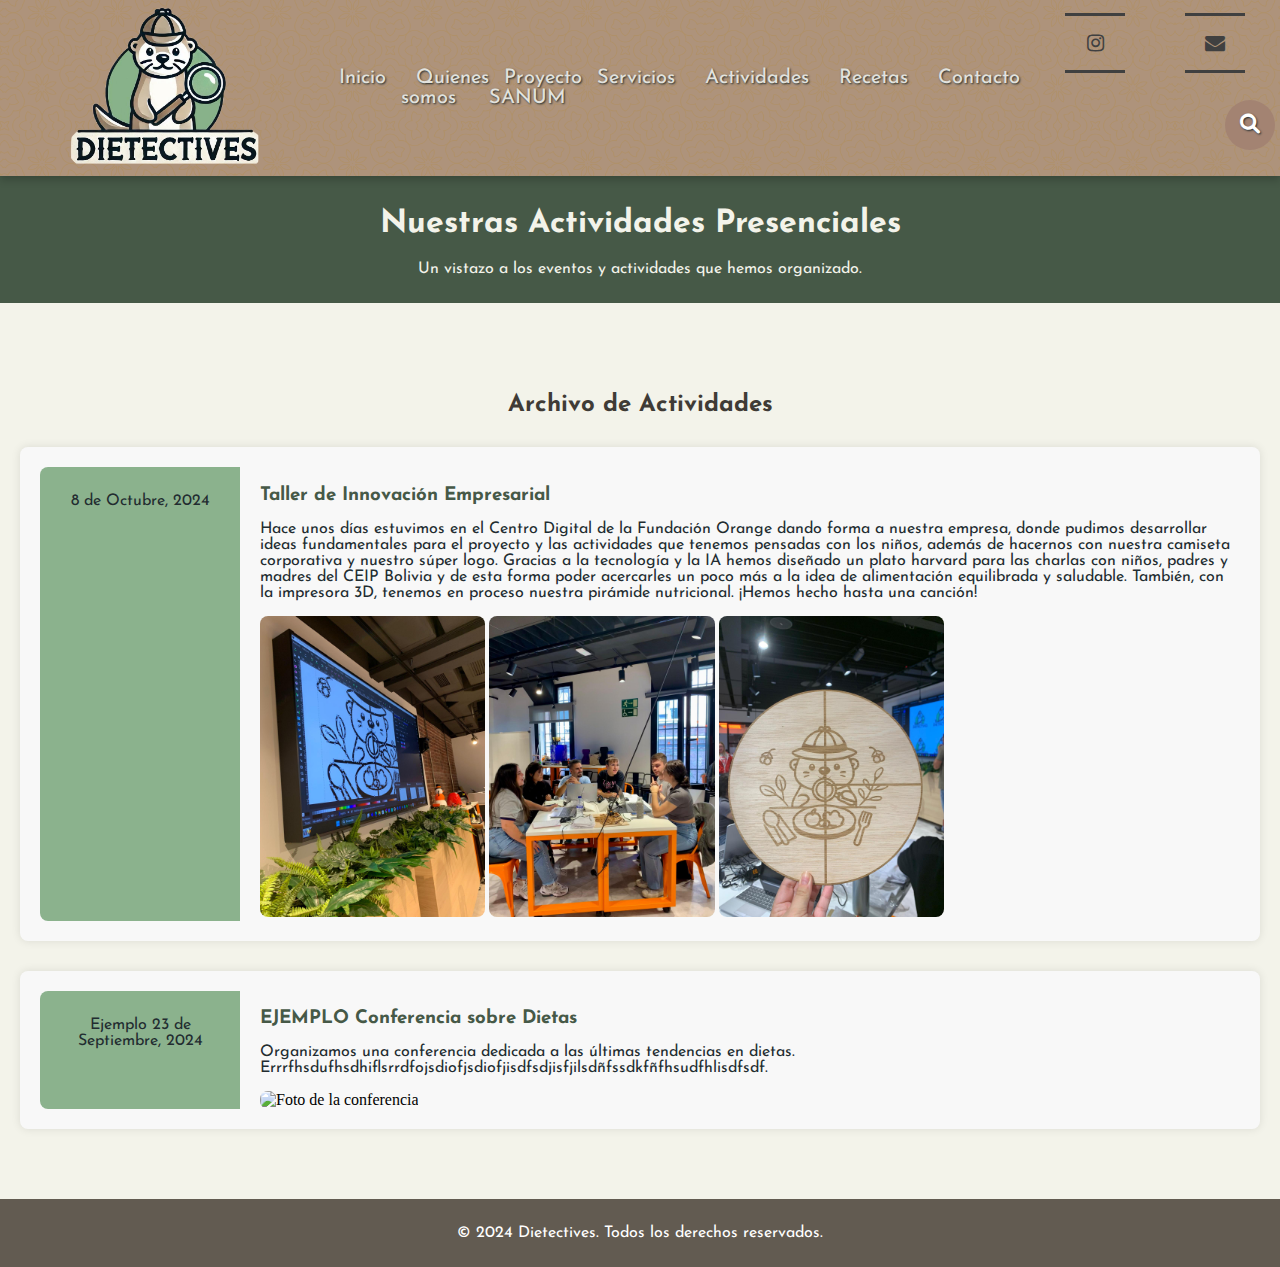
==== commit 39b03c34: "cambios" ====
--- a/actividades.html
+++ b/actividades.html
@@ -23,6 +23,7 @@
                 <li><a href="proyectosanum.html">Proyecto SANUM</a></li>
                 <li><a href="servicios.html">Servicios</a></li>
                 <li><a href="#">Actividades</a></li>
+                <li><a href="recetas.html">Recetas</a></li>
                 <li><a href="contacto.html">Contacto</a></li>
                 
             </ul>
--- a/css/css.css
+++ b/css/css.css
@@ -46,7 +46,7 @@
 
 /* Los puntos del menu*/
 .menu {
-    flex: 2;
+    flex: 1;
     display:flex;
     justify-content: flex-start;
     list-style: none;
@@ -61,9 +61,9 @@
 
 .menu li a {
     font-family: 'Josefin Sans', sans-serif;
-    font-weight: 450; /* Ajusta el peso según lo necesites */
+    font-weight: 440; /* Ajusta el peso según lo necesites */
     color: #e2e2dd; /* Cambia el color según tu diseño */
-    font-size: 22px;
+    font-size: 20px;
     text-decoration: none;
     text-shadow: 1px 1px 2px #222c30;
     padding: 40px 15px; /* Añadir padding para hacer que el área del enlace sea más grande */
@@ -347,16 +347,26 @@
     color: #E7F2D5;
 }
 #inicio {
-    display: flex;
-    justify-content: center;
-    align-items: center;
-
-}
-
-#inicio{
+    position: relative;
     height: 550px;
     background: url(../img/dieta2.png) no-repeat center;
     background-size: cover;
+}
+
+#inicio::before {
+    content: "";
+    position: absolute;
+    top: 0;
+    left: 0;
+    width: 100%;
+    height: 100%;
+    background-color: rgba(0, 0, 0, 0.668); /* Color negro con 50% de opacidad */
+    z-index: 1;
+}
+
+#inicio > * {
+    position: relative; /* Asegura que el contenido quede por encima de la superposición */
+    z-index: 2;
 }
 
 .titulo {
@@ -406,15 +416,14 @@
     border: 2px solid #374738;
     color: #000000;
     text-decoration: none;
-    background: #C7D989;
+    background: #8bb28d;
     border-radius: 20px;
     font-family:'Josefin Sans', 'sans-serif';
     color: #000000;
 }
 
 .boton:hover {
-    background: none;
-    filter: blur(0.8px);
+    background: #71624D;
     
 }
 
@@ -453,14 +462,30 @@
 }
 
 #información {
-    background: #C7D989;
+    background: #8bb28d;
 }
 
 #nosotros {
+    position: relative;
     background: url(../img/dieta1.png) ;
     background-attachment: fixed;
     background-size: cover;
     text-align: center;
+}
+#nosotros::before {
+    content: "";
+    position: absolute;
+    top: 0;
+    left: 0;
+    width: 100%;
+    height: 100%;
+    background-color: rgba(0, 0, 0, 0.668); /* Negro con 50% de opacidad */
+    z-index: 1;
+}
+
+#nosotros > * {
+    position: relative; /* Asegura que el contenido esté encima de la superposición */
+    z-index: 2;
 }
 
 
@@ -883,6 +908,169 @@
     margin-top: 30px;
 }
 
+/*Recetas*/
+/* Estilo del contenedor de recetas */
+.recetas-grid {
+    display: grid;
+    background-color: #f3f3ea;
+    grid-template-columns: repeat(3, 1fr); /* Tres columnas */
+    gap: 20px; /* Espaciado entre las recetas */
+    padding: 20px;
+    max-width: 1100px; /* Ancho máximo */
+    margin: 0 auto; /* Centrar el main */
+}
+
+/* Estilo de cada receta */
+.receta {
+    position: relative;
+    overflow: hidden;
+    border: 1px solid #000; /* Borde como en el diseño */
+    border-radius: 8px; /* Bordes redondeados opcionales */
+    cursor: pointer;
+}
+
+/* Ajuste de las imágenes */
+.receta img {
+    width: 100%;
+    height: 100%;
+    object-fit: cover; /* Ajusta la imagen al tamaño del contenedor sin deformarse */
+    aspect-ratio: 4 / 3; /* Proporción de la imagen */
+    transition: transform 0.3s ease; /* Efecto de hover */
+}
+
+/* Efecto hover en las imágenes */
+.receta:hover img {
+    transform: scale(1.1); /* Zoom al pasar el cursor */
+}
+
+/* Estilo del overlay (texto sobre la imagen) */
+.overlay {
+    position: absolute;
+    bottom: 0;
+    width: 100%;
+    background: rgba(0, 0, 0, 0.7); /* Fondo semitransparente */
+    color: white;
+    text-align: center;
+    font-size: 1.2rem;
+    padding: 10px 0;
+    font-weight: bold;
+    transition: opacity 0.3s ease;
+}
+
+/* Mostrar más claramente el overlay al hacer hover */
+.receta:hover .overlay {
+    opacity: 1;
+}
+
+/* Ajuste para pantallas pequeñas */
+@media (max-width: 768px) {
+    .recetas-grid {
+        max-width: 90%; /* Reducir el ancho en móviles */
+        grid-template-columns: repeat(2, 1fr); /* Dos columnas */
+    }
+}
+
+@media (max-width: 480px) {
+    .recetas-grid {
+        grid-template-columns: 1fr; /* Una columna en pantallas muy pequeñas */
+    }
+}
+
+/* Contenedor principal de la receta expandida */
+.receta-detalle {
+
+    max-width: 1000px; /* Ancho máximo */
+    margin: 40px auto; /* Centramos horizontalmente y añadimos margen superior/inferior */
+    padding: 20px; /* Espaciado interno */
+    background-color: #ffffff; /* Fondo blanco */
+    border: 1px solid #ddd; /* Borde gris claro */
+    border-radius: 8px; /* Bordes redondeados */
+    box-shadow: 0 4px 10px rgba(0, 0, 0, 0.1); /* Sombra */
+    text-align: center;
+    font-family: 'Josefin Sans', sans-serif; /* Fuente uniforme */
+    font-size: 1.2rem; /* Tamaño base para todo el texto */
+    line-height: 1.6; /* Espaciado uniforme entre líneas */
+    color: #333; /* Color uniforme */ /* Centrar texto dentro */
+}
+
+/* Imagen de la receta */
+.receta-detalle img {
+    max-width: 350px;
+    height: auto;
+    border-radius: 8px; /* Bordes redondeados */
+    margin-bottom: 8px; /* Espaciado debajo de la imagen */
+}
+
+/* Títulos principales (título de la receta) */
+.receta-detalle h2 {
+    font-size: 2.5rem; /* Tamaño grande */
+    color: #333; /* Color oscuro */
+    margin-bottom: 10px; /* Espaciado debajo */
+    font-weight: bold;
+}
+
+/* Subtítulos de secciones (Ingredientes, Preparación, Consejos) */
+.receta-detalle h3 {
+    font-size: 1.5rem; /* Tamaño medio */
+    color: #7f9c5f; /* Verde oscuro */
+    text-align: left; /* Alineado a la izquierda */
+    margin: 20px 0 10px; /* Espaciado arriba y abajo */
+    font-weight: bold;
+    border-bottom: 2px solid #ddd; /* Línea debajo */
+    padding-bottom: 5px; /* Espaciado debajo de la línea */
+}
+
+/* Listas de ingredientes y pasos */
+.receta-detalle ul, .receta-detalle ol {
+    text-align: left; /* Alineado a la izquierda */
+    padding-left: 20px; /* Espaciado a la izquierda */
+    margin: 10px 0 20px;
+    font-size: 1rem;
+    color: #333;
+}
+
+/* Elementos de lista */
+.receta-detalle ul li, .receta-detalle ol li {
+    margin-bottom: 8px; /* Espaciado entre elementos */
+}
+
+/* Texto para Consejos y Acompañamiento */
+.receta-detalle p {
+    font-size: 1.2rem; /* Mismo tamaño que el texto principal */
+    color: #555; /* Gris oscuro */
+    line-height: 1.6; /* Espaciado entre líneas */
+    margin-bottom: 20px;
+    text-align: left; /* Alineado a la izquierda */
+}
+
+/* Destacar texto importante (Variante vegana) */
+.receta-detalle strong {
+    color: #7f9c5f; /* Verde oscuro */
+    font-weight: bold;
+}
+
+/* Botón "Volver" */
+.btn-volver {
+    display: inline-block;
+    padding: 10px 20px;
+    background-color: #7f9c5f; /* Verde oscuro */
+    color: white;
+    border: none;
+    border-radius: 5px; /* Bordes redondeados */
+    cursor: pointer;
+    font-size: 1rem;
+    font-weight: bold;
+    margin-top: 20px;
+    text-decoration: none; /* Sin subrayado */
+    transition: background-color 0.3s ease;
+}
+
+.btn-volver:hover {
+    background-color: #6b874e; /* Verde más oscuro */
+}
+
+
+
 
 /*Servicios*/
 
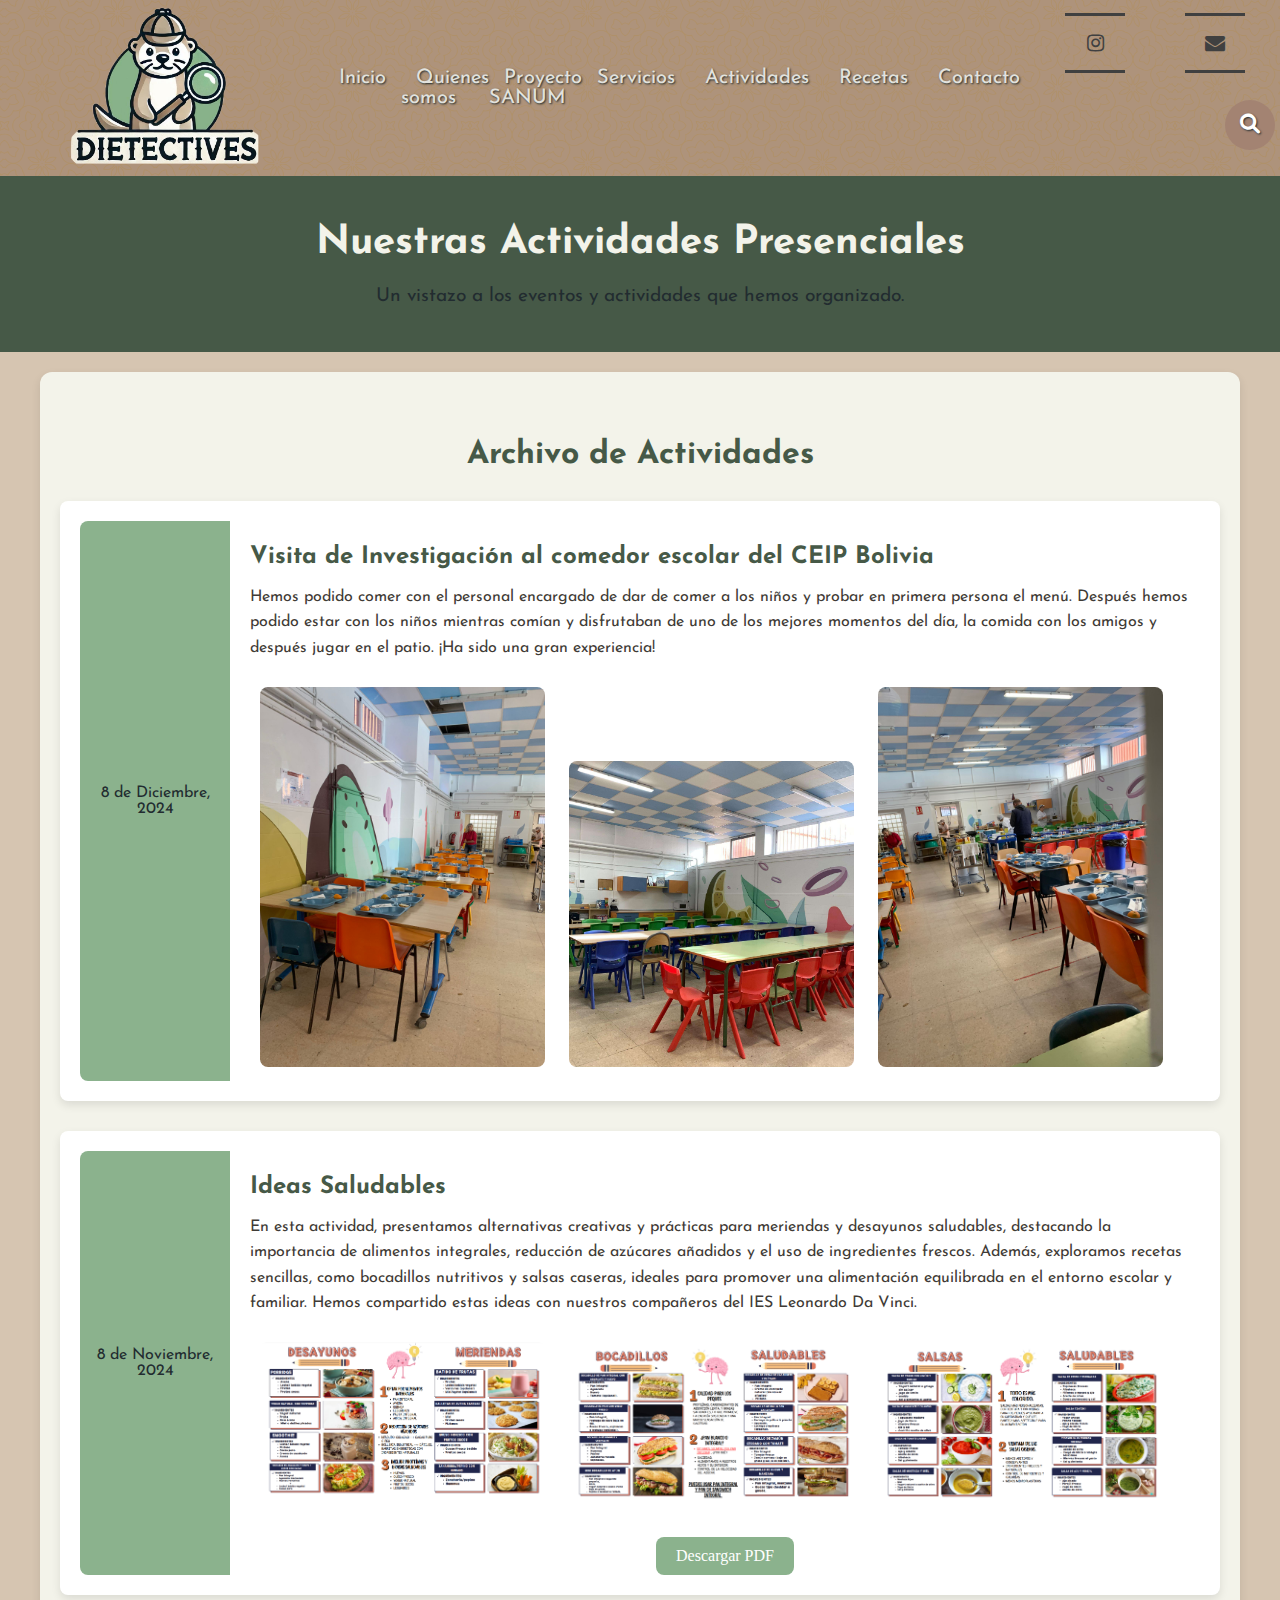
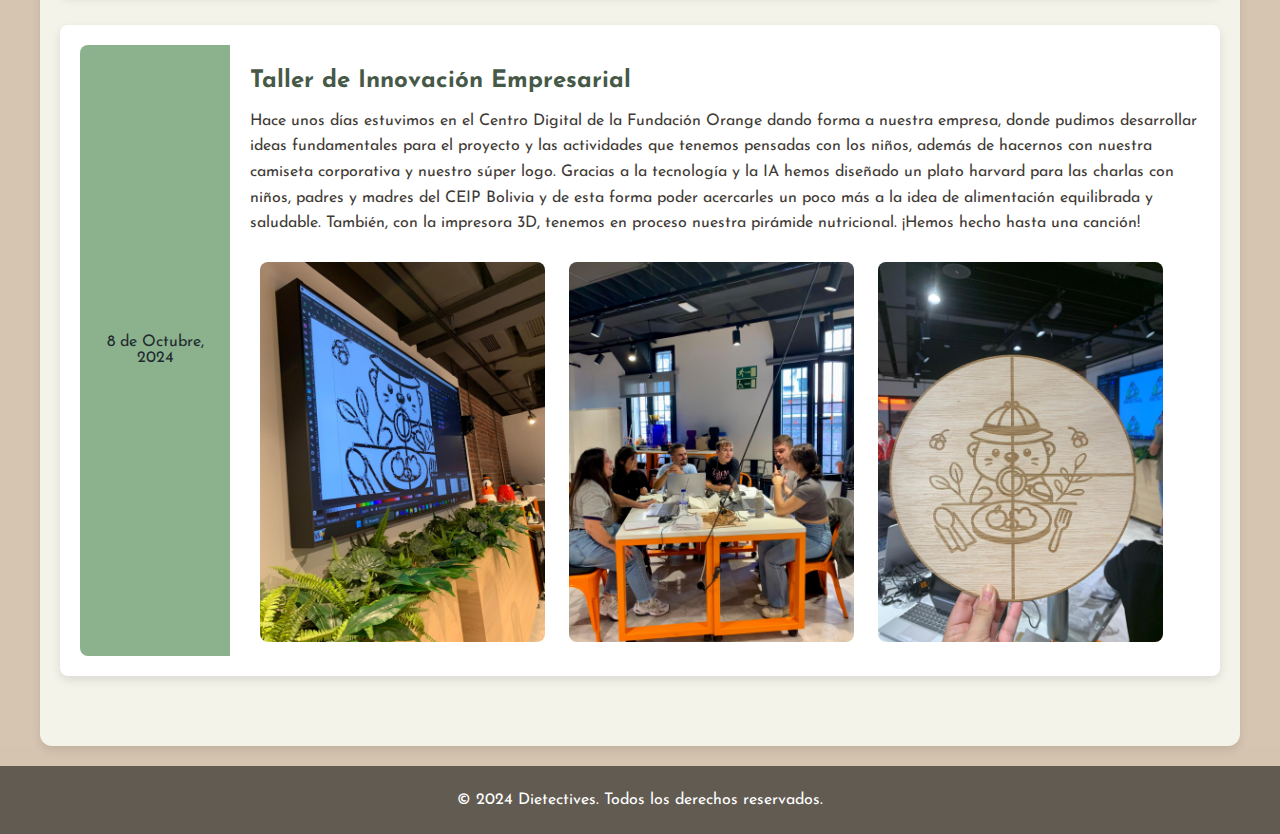
==== commit be4b31c7: "cambios4" ====
--- a/actividades.html
+++ b/actividades.html
@@ -7,6 +7,7 @@
     <link rel="stylesheet" href="https://cdnjs.cloudflare.com/ajax/libs/font-awesome/4.7.0/css/font-awesome.min.css">
     <title>Actividades - Dietectives</title>
     <link rel="stylesheet" href="./css/css.css"> 
+    <script defer src="./js/index.js"></script>
 
 </head>
 <body>
@@ -41,7 +42,7 @@
                         </a>
                     </li>
                     <li>
-                        <a class="envelope" href="#">
+                        <a class="envelope" href="contacto.html#contact-form">
                             <span></span>
                             <span></span>
                             <span></span>
@@ -62,13 +63,44 @@
     </header>
     
     <main>
-        <section class="hero-activity">
+        <section class="hero-activity scroll-element">
             <h1>Nuestras Actividades Presenciales</h1>
             <p>Un vistazo a los eventos y actividades que hemos organizado.</p>
         </section>
     
-        <section class="activities-history">
+        <section class="activities-history scroll-element">
             <h2>Archivo de Actividades</h2>
+            <div class="activity">
+                <div class="activity-date">
+                    <p>8 de Diciembre, 2024</p>
+                </div>
+                <div class="activity-content">
+                    <h3>Visita de Investigación al comedor escolar del CEIP Bolivia</h3>
+                    <p>Hemos podido comer con el personal encargado de dar de comer a los niños y probar en primera persona el menú.
+                        Después hemos podido estar con los niños mientras comían y disfrutaban de uno de los mejores momentos del día, la comida con los amigos y después jugar en el patio. 
+                        ¡Ha sido una gran experiencia!
+                    </p>
+                    <img src="img/act2.jpg" alt="Visita de Investigación" class="clickable">
+                    <img src="img/act4.jpg" alt="Visita de Investigación" class="clickable">
+                    <img src="img/act3.jpg" alt="Visita de Investigación" class="clickable">
+                </div>
+            </div>
+
+            <div class="activity">
+                <div class="activity-date">
+                    <p>8 de Noviembre, 2024</p>
+                </div>
+                <div class="activity-content">
+                    <h3>Ideas Saludables</h3>
+                    <p>En esta actividad, presentamos alternativas creativas y prácticas para meriendas y desayunos saludables, destacando la importancia de alimentos integrales, reducción de azúcares añadidos y el uso de ingredientes frescos. Además, exploramos recetas sencillas, como bocadillos nutritivos y salsas caseras, ideales para promover una alimentación equilibrada en el entorno escolar y familiar. Hemos compartido estas ideas con nuestros compañeros del IES Leonardo Da Vinci.</p>
+                    <img src="img/is1.png" alt="IdeasSaludables1" class="clickable">
+                    <img src="img/is2.png" alt="IdeasSaludables2" class="clickable">
+                    <img src="img/is3.png" alt="IdeasSaludables3" class="clickable">
+                    <div class="button-container">
+                        <a href="./img/Ideas saludables charla CEIP Bolivia .pdf" target="_blank" class="download-button">Descargar PDF</a>
+                    </div>
+                </div>
+            </div>
     
             <div class="activity">
                 <div class="activity-date">
@@ -80,31 +112,22 @@
                         Gracias a la tecnología y la IA hemos diseñado un plato harvard para las charlas con niños, padres y madres del CEIP Bolivia y de esta forma poder acercarles un poco más a la idea de alimentación equilibrada y saludable.
                         También, con la impresora 3D, tenemos en proceso nuestra pirámide nutricional.
                         ¡Hemos hecho hasta una canción!
-                        </p>
-                    <img src="img/Actividad centro orange 1.jpg" alt="Foto del Centro Digital de la Fundación Orange">
-                    <img src="img/Actividad centro orange 3.jpg" alt="Foto del Centro Digital de la Fundación Orange">
-                    <img src="img/Actividad centro orange.jpg" alt="Foto del Centro Digital de la Fundación Orange">
+                    </p>
+                    <img src="img/Actividad centro orange 1.jpg" alt="Foto del Centro Digital de la Fundación Orange" class="clickable">
+                    <img src="img/Actividad centro orange 3.jpg" alt="Foto del Centro Digital de la Fundación Orange" class="clickable">
+                    <img src="img/Actividad centro orange.jpg" alt="Foto del Centro Digital de la Fundación Orange" class="clickable">
                 </div>
             </div>
+        </section>  
+    </main>
+    <div id="myModal" class="modal">
+        <span class="close">&times;</span>
+        <img class="modal-content" id="img01">
+    </div>
     
-            <div class="activity">
-                <div class="activity-date">
-                    <p>Ejemplo 23 de Septiembre, 2024</p>
-                </div>
-                <div class="activity-content">
-                    <h3>EJEMPLO Conferencia sobre Dietas</h3>
-                    <p>Organizamos una conferencia dedicada a las últimas tendencias en dietas. Errrfhsdufhsdhiflsrrdfojsdiofjsdiofjisdfsdjisfjilsdñfssdkfñfhsudfhlisdfsdf.</p>
-                    <img src="evento2.jpg" alt="Foto de la conferencia ">
-                </div>
-            </div>
-    
-            
-
-        </section>    
-    </main>
-
     <footer>
         <p>&copy; 2024 Dietectives. Todos los derechos reservados.</p>
     </footer>
 </body>
+
 </html>
--- a/css/css.css
+++ b/css/css.css
@@ -338,7 +338,7 @@
 100% {color: #83C986;}
 }
 .portada {
-    font-family: 'Times New Roman', Times, serif ;
+    font-family: 'Josefin Sans', 'sans-serif' ;
     margin-bottom: 40px;
     font-size: 60px;
     font-weight: 600;
@@ -370,22 +370,22 @@
 }
 
 .titulo {
-    font-family: 'Times New Roman', Times, serif ;
-    margin-bottom: 40px;
-    font-size: 60px;
+    font-family:'Josefin Sans', 'sans-serif' ;
+    margin-bottom: 15px;
+    font-size: 30px;
     font-weight: bold;
     text-transform: uppercase;
-    color: #000000;
+    color: #374738;
 }
 .titulo2 {
-    margin-bottom: 40px;
-    font-size: 30px;
+    margin-bottom: 25px;
+    font-size: 35px;
     font-weight: boled;
     text-transform: uppercase;
-    color:#000000;
+    color:#374738;
 }
 #blanco {
-    font-family: 'Times New Roman', Times, serif ;
+    font-family: 'Josefin Sans', 'sans-serif';
     margin-bottom: 40px;
     font-size: 60px;
     font-weight: bold;
@@ -398,7 +398,7 @@
     font-size: 18px;
     color: #000000;
     padding: 0 100px;
-    font-family: 'Franklin Gothic Medium', 'Arial Narrow', Arial, sans-serif;
+    font-family: 'Josefin Sans', 'sans-serif';
 }
 #texto {
     margin-bottom: 40px;
@@ -414,17 +414,35 @@
     margin-top: 15px;
     padding: 10px 40px;
     border: 2px solid #374738;
-    color: #000000;
+    color: #222222;
     text-decoration: none;
     background: #8bb28d;
     border-radius: 20px;
     font-family:'Josefin Sans', 'sans-serif';
-    color: #000000;
+    position: relative;
+    overflow: hidden;
+    transition: all 0.3s ease;
+
 }
 
 .boton:hover {
-    background: #71624D;
+    background: linear-gradient(45deg, #71624D, #8bb28d);
+    color: white;
     
+}
+
+.boton::before {
+    content: '';
+    position: absolute;
+    top: 0;
+    left: -100%;
+    width: 100%;
+    height: 100%;
+    background: rgba(255, 255, 255, 0.3);
+    transition: all 0.3s ease;
+}
+.boton:hover::before {
+    left: 100%;
 }
 
 .contenido {
@@ -443,12 +461,13 @@
 .cajas {
     display: flex;
     text-align: center;
+    padding-top: 0px;
 }
 
 .cajas .box {
     height: 180px;
     width: 280px;
-    background: #5A7302;
+    background: #025f40e0;
     text-align: center;
     border-radius: 15px;
     box-shadow: 0 5px 80px rgba(1, 1 , 1, 1.5);
@@ -464,6 +483,98 @@
 #información {
     background: #8bb28d;
 }
+/* Contenedor principal con fondo blanco */
+.info-contenedor-blanco {
+    background: #c1b092; /* Fondo blanco */
+    padding: 20px; /* Espaciado interno */
+    border-radius: 12px; /* Bordes redondeados */
+    box-shadow: 0 6px 15px rgba(0, 0, 0, 0.1); /* Sombra */
+    max-width: 1250px; /* Ancho máximo */
+    margin: 0 auto; /* Centrar en la página */
+    text-align: center; /* Texto centrado por defecto */
+}
+
+/* Contenedor para el contenido principal */
+.info-contenido-flex {
+    display: flex;
+    justify-content: space-between; /* Espacio entre lista e imagen */
+    align-items: flex-start; /* Alinear verticalmente al inicio */
+    margin-top: 0px; /* Separación del título */
+    gap: 20px; /* Espaciado entre lista e imagen */
+}
+
+/* Lista alineada a la izquierda */
+.info-lista {
+    font-family:'Josefin Sans', 'sans-serif';
+    font-size: 16px;
+    list-style: none;
+    padding-top: 20px;
+    margin: 0;
+    text-align: left;
+    flex: 1.5; /* Ocupa más espacio que la imagen */
+}
+
+.info-lista li {
+    margin: 10px 0;
+    font-size: 18px;
+    padding-left: 30px;
+    position: relative;
+}
+
+.info-lista li::before {
+    content: "✔";
+    color: #5e775f;
+    position: absolute;
+    left: 0;
+    font-size: 18px;
+}
+
+/* Imagen alineada a la derecha */
+.info-imagen {
+    flex: 1; /* Ocupa menos espacio */
+    display: flex;
+    justify-content: center; /* Centrar imagen horizontalmente */
+}
+
+.info-imagen img {
+    max-width: 80%; /* Ajustar ancho dentro del contenedor */
+    border-radius: 25px; /* Bordes redondeados */
+
+}
+
+/* Texto introductorio centrado */
+.texto-intro {
+    font-size: 1.3rem;
+    font-weight: 600;
+    margin-bottom: 20px;
+    color: #555;
+}
+
+/* Texto final centrado */
+.texto-final {
+    font-size: 1.1rem;
+    font-style: italic;
+    color: #666;
+    margin-top: 20px; /* Separación de la lista */
+    text-align: center; /* Texto centrado */
+}
+
+/* Animación al desplazarse */
+.scroll-element {
+    opacity: 0;
+    transform: translateY(50px);
+    transition: opacity 0.6s ease, transform 0.6s ease;
+}
+
+.scroll-element.visible {
+    opacity: 1;
+    transform: translateY(0);
+}
+
+
+
+
+
 
 #nosotros {
     position: relative;
@@ -488,55 +599,131 @@
     z-index: 2;
 }
 
-
+.nosotros-contenido {
+    display: flex;
+    align-items: center; /* Alinear verticalmente */
+    gap: 14px; /* Espaciado entre la imagen y el texto */
+    max-width: 1300px;
+    
+}
+
+.img-nosotros {
+    flex: 1.5;
+    max-width: 30%;
+    height: auto;
+    border-radius: 12px;
+    box-shadow: 0 8px 15px rgba(0, 0, 0, 0.2);
+    filter: grayscale(50%);
+    transition: transform 0.3s ease, filter 0.3s ease;
+    &:hover {
+        transform: scale(1.05);
+        filter: grayscale(0%);
+    }
+    background: linear-gradient(45deg, #8bb28d, #e7f2d5);
+    padding: 10px;
+}
+
+.texto-nosotros {
+    flex: 1.5; /* El texto ocupará un espacio proporcional */
+    text-align: left; /* Alineación del texto */
+    text-align: justify;
+}
+
+.texto-nosotros p {
+    margin-bottom: 20px;
+    font-size: clamp(1rem, 2.5vw, 1.2rem); /* Ajuste dinámico */
+}
+
+.boton-contenedor {
+    display: flex; /* Para alinear el botón */
+    justify-content: center; /* Centrar horizontalmente */
+    margin-top: 20px; /* Separación del texto */
+}
 #contacto {
     padding-top: 20px;
     background: #E7F2D5;
     padding-bottom: 0;
 }
 
+.scroll-element {
+    opacity: 0;
+    transform: translateY(50px); /* Desplaza hacia abajo inicialmente */
+    transition: opacity 0.6s ease, transform 0.6s ease; /* Transición suave */
+}
+
+.scroll-element.visible {
+    opacity: 1;
+    transform: translateY(0); /* Regresa a su posición original */
+}
+
 
 
 /* quienessomos*/
 
 
-.hero-about-us {
-    background-color:#8bb28d ;
-    color: #f3f3ea;
-    text-align: center;
-    padding: 20px 10px;
-    border-radius: 10px;
-}
-.hero-about-us p,h1{
-    color: #f3f3ea;
-}
-.hero-about-us h1{
-    font-size: 30px;
-}
-
-.hero-about-us p{
-    font-size: 18px;
-}
-
+/* Sección principal */
 .about-us {
-    padding: 20px 20px;
-    text-align: center;
-    background-color: #f3f3ea;
-    border-radius: 10px;
-    margin: 10px;
+    padding: 20px 40px; /* Espaciado interno */
+    background-color: #f3f3ea; /* Fondo claro */
+    border-radius: 10px; /* Bordes redondeados */
+    margin: 20px auto; /* Centrado horizontal */
+    max-width: 1300px; /* Ancho máximo */
+    text-align: center; /* Título centrado */
+    box-shadow: 0 4px 10px rgba(0, 0, 0, 0.1); /* Sombra */
 }
 
 .about-us h2 {
-    font-size: 30px;
-}
-.about-us p {
-    font-size: 18px;
-    max-width: 1000px;
-    margin: 0 auto;
-    line-height: 1.6;
-    margin-bottom: 1em;
-    text-align: center;
-}
+    font-size: 30px; /* Tamaño del título */
+    color: #374738; /* Color del título */
+    margin-bottom: 20px; /* Separación del contenido */
+}
+
+/* Contenido principal en flexbox */
+.about-us-content {
+    display: flex;
+    justify-content: space-between; /* Texto e imagen separados */
+    align-items: flex-start; /* Alineación superior */
+    gap: 20px; /* Espacio entre elementos */
+    margin-top: 20px;
+}
+
+/* Estilo del texto */
+.about-us-content p {
+    flex: 2; /* Ocupa más espacio que la imagen */
+    text-align: justify; /* Texto justificado */
+    font-size: 18px; /* Tamaño del texto */
+    line-height: 1.6; /* Altura de línea */
+    color: #222; /* Color del texto */
+}
+
+/* Imagen alineada a la derecha */
+.about-us-image {
+    flex: 1; /* Imagen ocupa menos espacio */
+    display: flex;
+    justify-content: center; /* Centrar horizontalmente */
+    align-items: center; /* Centrar verticalmente */
+}
+
+.about-us-image img {
+    max-width: 100%; /* Imagen ocupa todo el ancho disponible */
+    height: auto; /* Mantener proporción */
+    border-radius: 12px; /* Bordes redondeados */
+    box-shadow: 0 4px 10px rgba(0, 0, 0, 0.1); /* Sombra */
+}
+
+
+/* Animación de scroll */
+.scroll-element {
+    opacity: 0;
+    transform: translateY(50px); /* Inicialmente desplazado hacia abajo */
+    transition: opacity 0.6s ease, transform 0.6s ease; /* Transición suave */
+}
+
+.scroll-element.visible {
+    opacity: 1;
+    transform: translateY(0); /* Regresa a su posición original */
+}
+
 
 .team {
     background-color: #abd6ad;
@@ -641,70 +828,206 @@
 }
 
 /*actividades*/
+
+/* Hero Section */
 .hero-activity {
-    background-color:#465947 ;
-    color: white;
-    text-align: center;
-    padding: 10px 20px;
-    margin-bottom: 0px;
-    font-size: 16px;
-}
-.hero-activity p, h1{
+    background-color: #465947;
     color: #f3f3ea;
-}
+    text-align: center;
+    padding: 20px;
+    margin: 0;
+    font-size: 18px;
+    position: relative;
+}
+
+.hero-activity h1 {
+    font-size: 2.5rem;
+    margin-bottom: 10px;
+}
+
+.hero-activity p {
+    font-size: 1.2rem;
+    line-height: 1.6;
+}
+
+/* Actividades Section */
 .activities-history {
     padding: 40px 20px;
     background-color: #f3f3ea;
-    max-width: 1850px;
-    margin: 0 auto;
-    margin-bottom: 0px;
+    max-width: 1200px;
+    margin: 20px auto;
+    border-radius: 12px;
+    box-shadow: 0 4px 10px rgba(0, 0, 0, 0.1);
 }
 
 .activities-history h2 {
     text-align: center;
     margin-bottom: 30px;
-}
-
+    font-size: 2rem;
+    color: #465947;
+    position: relative;
+}
+
+
+/* Actividad Individual */
 .activity {
     display: flex;
+    flex-wrap: wrap;
     margin-bottom: 30px;
-    background-color: #f8f8f8;
+    background-color: #ffffff;
     padding: 20px;
     border-radius: 8px;
-    box-shadow: 0 0 10px rgba(0, 0, 0, 0.1);
-    
+    box-shadow: 0 4px 10px rgba(0, 0, 0, 0.1);
+    transition: transform 0.3s ease, box-shadow 0.3s ease;
+}
+
+.activity:hover {
+    transform: translateY(-5px);
+    box-shadow: 0 8px 15px rgba(0, 0, 0, 0.2);
 }
 
 .activity-date {
     flex: 1;
-    max-width: 200px;
+    max-width: 150px;
     text-align: center;
     background-color: #8bb28d;
     color: white;
     padding: 10px;
     border-radius: 8px 0 0 8px;
+    font-size: 1rem;
+    display: flex;
+    justify-content: center;
+    align-items: center;
+    flex-direction: column;
 }
 
 .activity-content {
-    flex: 3;
+    flex: 4;
     padding-left: 20px;
     text-align: left;
 }
 
 .activity-content h3 {
+    font-size: 1.5rem;
     color: #465947;
     margin-bottom: 10px;
 }
 
 .activity-content p {
     margin-bottom: 15px;
-}
-
-.activity img {
-    max-width: 23%;
+    font-size: 1rem;
+    line-height: 1.6;
+    color: #3f3b36;
+}
+
+.activity-content img {
+    max-width: 30%;
     height: auto;
     border-radius: 8px;
-}
+    margin: 10px;
+    transition: transform 0.3s ease, box-shadow 0.3s ease;
+}
+
+.activity-content img:hover {
+    transform: scale(1.05);
+    box-shadow: 0 8px 15px rgba(0, 0, 0, 0.3);
+}
+
+/* Responsiveness */
+@media (max-width: 768px) {
+    .activity {
+        flex-direction: column;
+    }
+
+    .activity-date {
+        max-width: 100%;
+        border-radius: 8px 8px 0 0;
+        margin-bottom: 15px;
+    }
+
+    .activity-content {
+        padding-left: 0;
+    }
+
+    .activity-content img {
+        max-width: 100%;
+    }
+}
+
+.modal {
+    display: none; /* Oculta el modal por defecto */
+    position: fixed;
+    z-index: 1000;
+    left: 0;
+    top: 0;
+    width: 100%;
+    height: 100%;
+    overflow: auto;
+    background-color: rgba(0, 0, 0, 0.8); /* Fondo oscuro */
+    display: flex; /* Usamos flex para centrar */
+    justify-content: center; /* Centrado horizontal */
+    align-items: center; /* Centrado vertical */
+    padding: 20px; /* Espaciado interno */
+}
+
+.modal-content {
+    margin: auto;
+    display: block;
+    max-width: 80%;
+    max-height: 80%;
+    border-radius: 10px;
+    box-shadow: 0 4px 10px rgba(0, 0, 0, 0.5);
+}
+
+.close {
+    position: absolute;
+    top: 20px;
+    right: 35px;
+    color: white;
+    font-size: 30px;
+    font-weight: bold;
+    cursor: pointer;
+    transition: 0.3s;
+}
+
+.close:hover,
+.close:focus {
+    color: #bbb;
+}
+
+.button-container {
+    display: flex; /* Flexbox para centrar */
+    justify-content: center; /* Centra horizontalmente */
+    margin-top: 20px; /* Espaciado superior opcional */
+}
+
+.download-button {
+    padding: 10px 20px; /* Espaciado interno del botón */
+    background-color: #8bb28d; /* Color del botón */
+    color: white; /* Color del texto */
+    text-align: center; /* Centrar el texto */
+    border: none; /* Sin borde */
+    border-radius: 8px; /* Bordes redondeados */
+    text-decoration: none; /* Sin subrayado */
+    font-size: 1rem; /* Tamaño de fuente */
+    cursor: pointer; /* Cambiar cursor al pasar sobre el botón */
+    transition: background-color 0.3s ease; /* Transición suave */
+}
+
+.download-button:hover {
+    background-color: #6fa26f; /* Cambiar color al pasar el ratón */
+}
+
+
+
+
+
+
+
+
+
+
+
 /*contacto*/
 .hero-contact {
     background-color:#465947 ;
@@ -801,115 +1124,238 @@
 }
 
 /*proyecto sanum*/
+/* Sección Introductoria */
+
+/* Fondo para la sección "Proyecto Sanum" */
 .hero-project {
-    background-color:#465947 ;
-    color: #f3f3ea;
-    text-align: center;
-    padding: 10px 20px;
-    margin: 0;
-    font-size: 16px;
-}
-.hero-project p,h1{
-    color: #f3f3ea;
-}
-
-
+    width: 100%; /* Ocupar todo el ancho */
+    padding: 15px 20px; /* Espaciado interno */
+
+    color: #ffffff; /* Texto en blanco */
+    text-align: center; /* Centrar contenido */
+    margin: 0; /* Sin margen */
+    position: relative; /* Asegurar posición */
+    border-bottom: 2px solid #555; /* Línea opcional para separar */
+    background: linear-gradient(135deg, #8bb28d, #7aa179);
+}
+
+.hero-project .hero-content {
+    max-width: 1200px; /* Limitar el ancho del contenido */
+    margin: 0 auto; /* Centrar contenido */
+}
+
+.hero-project h1 {
+    font-size: 2.5rem;
+    margin-bottom: 10px;
+    text-transform: uppercase;
+}
+
+.hero-project p {
+    font-size: 1.2rem;
+    line-height: 1.6;
+}
 .project-intro {
     padding: 40px 20px;
+    background-color: #f3f3ea;
+    max-width: 1200px;
+    margin: 20px auto; /* Añadir espacio arriba y abajo */
+    text-align: center;
+    border-radius: 12px;
+    box-shadow: 0 4px 10px rgba(0, 0, 0, 0.1);
+    border-bottom: 1px solid #ddd;
+}
+
+.project-intro h2 {
+    font-size: 2.5rem;
+    margin-bottom: 20px;
+    color: #3f3b36;
+    position: relative;
+}
+
+
+.project-intro p {
+    font-size: 1.2rem;
+    line-height: 1.6;
+    color: #3f3b36;
     text-align: justify;
+    margin-top: 10px;
+}
+
+.project-intro .intro-image {
+    display: flex;
+    justify-content: center;
+    margin-top: 20px;
+}
+
+.project-intro .intro-image img {
+    max-width: 90%; /* Reducir el tamaño para mayor equilibrio */
+    border-radius: 8px;
+    box-shadow: 0 4px 10px rgba(0, 0, 0, 0.1);
+}
+
+/* Objetivos del Proyecto */
+.project-goals {
     background-color: #f3f3ea;
-    max-width:  100%;
-    margin: 0 auto;
-    font-size: 20px;
-
-}
-.project-intro p,h2{
-    color:#3f3b36;
-    margin: 50px;
-}
-
-.project-goals {
     padding: 40px 20px;
-    background-color: #d3c4b3;
-    max-width: 100%;
-    margin: 0 auto;
-    text-align: center;
-    font-size: 25px;
-    color:#1C1A18;
-    font-family:'Segoe UI', Tahoma, Geneva, Verdana, sans-serif;
+    border-radius: 12px;
+    margin: 20px auto;
+    text-align: center;
+    font-family: 'Josefin Sans', sans-serif;
 }
 
 .project-goals ul {
     list-style: none;
-}
+    padding: 0;
+    margin: 20px auto;
+    max-width: 800px;
+}
+
 
 .project-goals li {
+    display: flex;
+    align-items: center; /* Asegura que los elementos estén alineados verticalmente */
     margin-bottom: 15px;
-    font-size: 20px;
-    margin: 20px;
-    color:#1C1A18;
-    font-family:'Segoe UI', Tahoma, Geneva, Verdana, sans-serif;
-}
-
+    font-size: 18px;
+    color: #3f3b36;
+    gap: 10px; /* Reduce el espacio entre el icono y el texto */
+}
+
+.project-goals li i {
+    color: #8bb28d;
+    font-size: 24px;
+    flex-shrink: 0; /* Evita que el icono se reduzca */
+}
+
+.project-goals li strong {
+    flex: 0 0 180px; /* Ancho fijo para los textos en negrita */
+    text-align: left; /* Alinea a la izquierda */
+}
+
+.project-goals li span {
+    flex: 1; /* El texto descriptivo toma el espacio restante */
+    text-align: left; /* Alinea el texto descriptivo a la izquierda */
+}
+
+.project-goals li i:hover {
+    color: #6b9d74;
+    transform: scale(1.1);
+    transition: transform 0.3s ease, color 0.3s ease;
+}
+
+/* Etapas del Proyecto */
 .project-stages {
     padding: 40px 20px;
-    background-color: #ad957c;
-    max-width: 100%;
-    margin: 0 auto;
-    text-align: center;
-    font-size: 20px;
-}
-
-.project-stages h2 {
-    color:#2D2828;
-}
-
-.stages {
-    display: flex;
-    justify-content: space-around;
+    background-color: #f3f3ea;
+    text-align: center;
+    margin: 20px auto;
+    border-radius: 12px;
+}
+
+.project-stages .stages {
+    display: flex;
     flex-wrap: wrap;
-}
-
-.stage {
+    justify-content: space-between;
+    gap: 20px; /* Separación entre las etapas */
+}
+
+.project-stages .stage {
     background-color: #f4f4f4;
     padding: 20px;
-    width: 30%;
-    margin-bottom: 20px;
+    flex: 1;
+    min-width: 280px; /* Asegurar ancho mínimo */
+    max-width: 30%;
     border-radius: 8px;
     box-shadow: 0 0 10px rgba(0, 0, 0, 0.1);
-}
-
-.stage h3 {
+    text-align: center;
+    transition: transform 0.3s ease, box-shadow 0.3s ease;
+}
+
+.project-stages .stage h3 {
+    font-size: 1.5rem;
+    margin-bottom: 10px;
     color: #367f3b;
-    margin-bottom: 10px;
-}
-.stage {
+}
+
+.project-stages .stage p {
+    font-size: 1rem;
     color: #3f3b36;
-
-}
-
+    text-align: justify;
+}
+
+.project-stages .stage:hover {
+    transform: translateY(-5px);
+    box-shadow: 0 8px 15px rgba(0, 0, 0, 0.2);
+}
+
+/* Galería */
 .project-gallery {
     padding: 40px 20px;
     background-color: #f3f3ea;
     text-align: center;
-    margin: 0;
-}
-
-.gallery {
-    display: flex;
-    justify-content: space-around;
+    border-radius: 12px;
+    margin: 20px auto;
+}
+
+.project-gallery .gallery {
+    display: flex;
     flex-wrap: wrap;
-}
-
-.gallery img {
-    width: 35%;
-    margin-bottom: 20px;
+    gap: 20px;
+    justify-content: center;
+}
+
+.project-gallery .gallery img {
+    width: 300px;
+    height: 200px;
+    object-fit: cover;
     border-radius: 8px;
-    margin-top: 30px;
-}
+    transition: transform 0.3s ease, box-shadow 0.3s ease;
+}
+
+.project-gallery .gallery img:hover {
+    transform: scale(1.05);
+    box-shadow: 0 8px 15px rgba(0, 0, 0, 0.3);
+}
+
+/* Animaciones de Scroll */
+.scroll-element {
+    opacity: 0;
+    transform: translateY(50px);
+    transition: opacity 0.6s ease, transform 0.6s ease;
+}
+
+.scroll-element.visible {
+    opacity: 1;
+    transform: translateY(0);
+}
+
+
+
 
 /*Recetas*/
 /* Estilo del contenedor de recetas */
+.recetas-virales {
+    text-align: center;
+    background-color: #a6dbad;
+    padding: 10px 0;
+    margin-bottom: 20px;
+    border-bottom: 2px solid #ddd;
+}
+
+.recetas-virales h2 {
+    font-size: 2.5rem;
+    color: #465947;
+    margin-bottom: 10px;
+}
+
+.recetas-virales p {
+    font-size: 1.2rem;
+    color: #3f3b36;
+    margin: 0 auto;
+    max-width: 800px;
+    line-height: 1.6;
+}
+
+
 .recetas-grid {
     display: grid;
     background-color: #f3f3ea;
@@ -1109,6 +1555,7 @@
     height: 783px;
     overflow: hidden;
     margin-top: -50px;
+    font-family: 'Josefin Sans', sans-serif;
 }
 .carousel .list{
     position: absolute;
